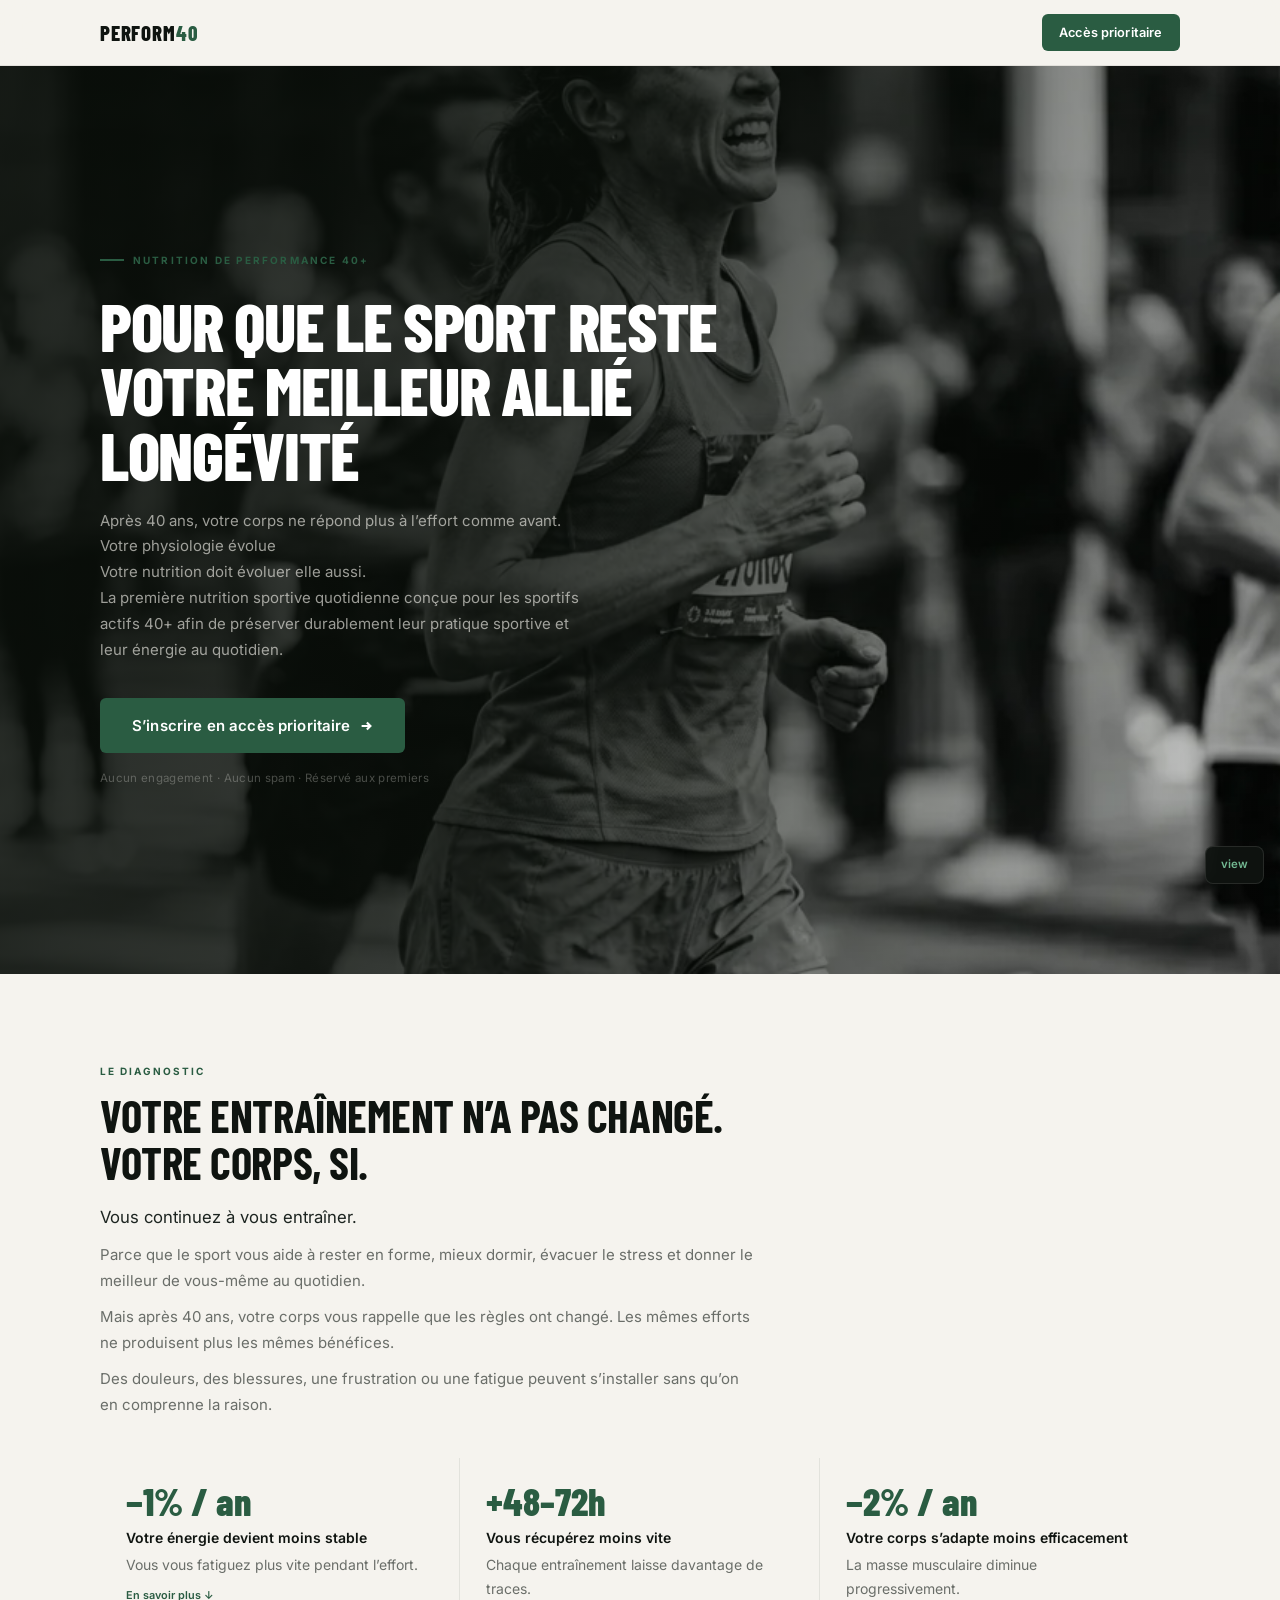
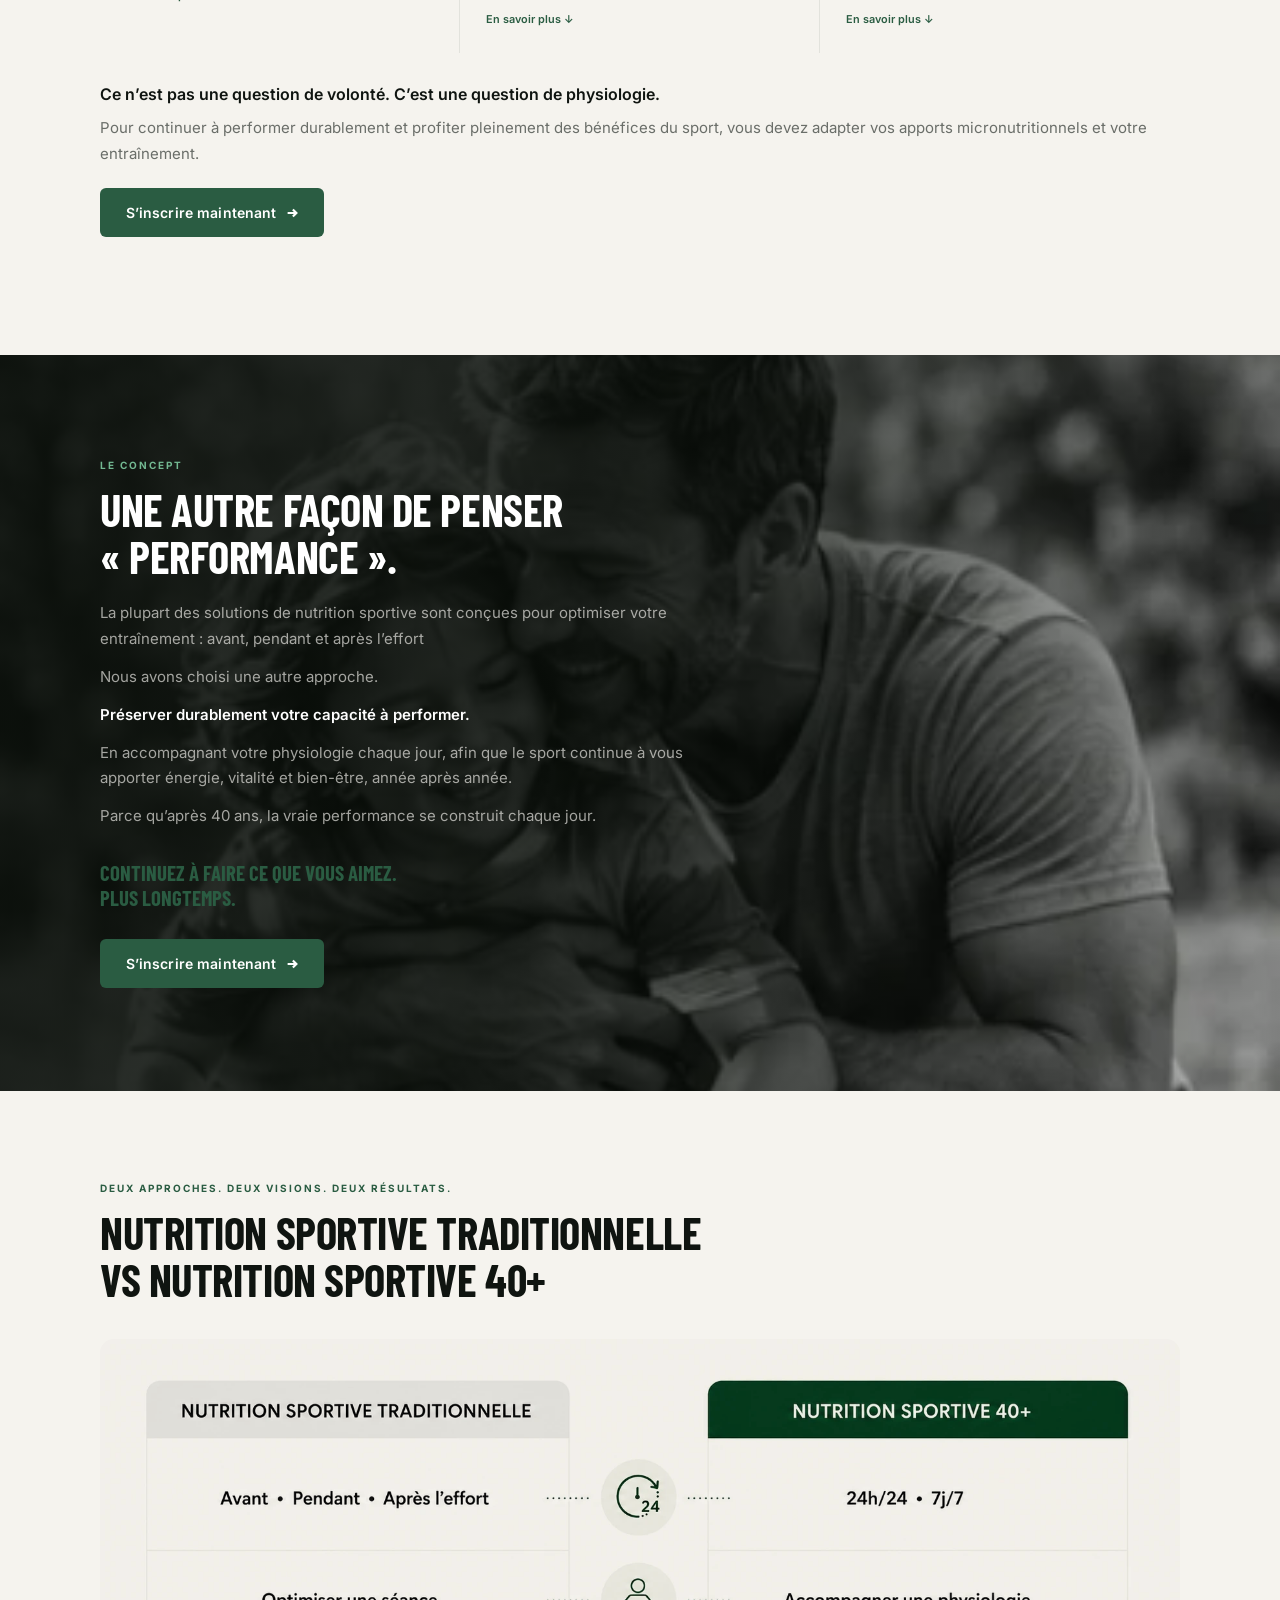
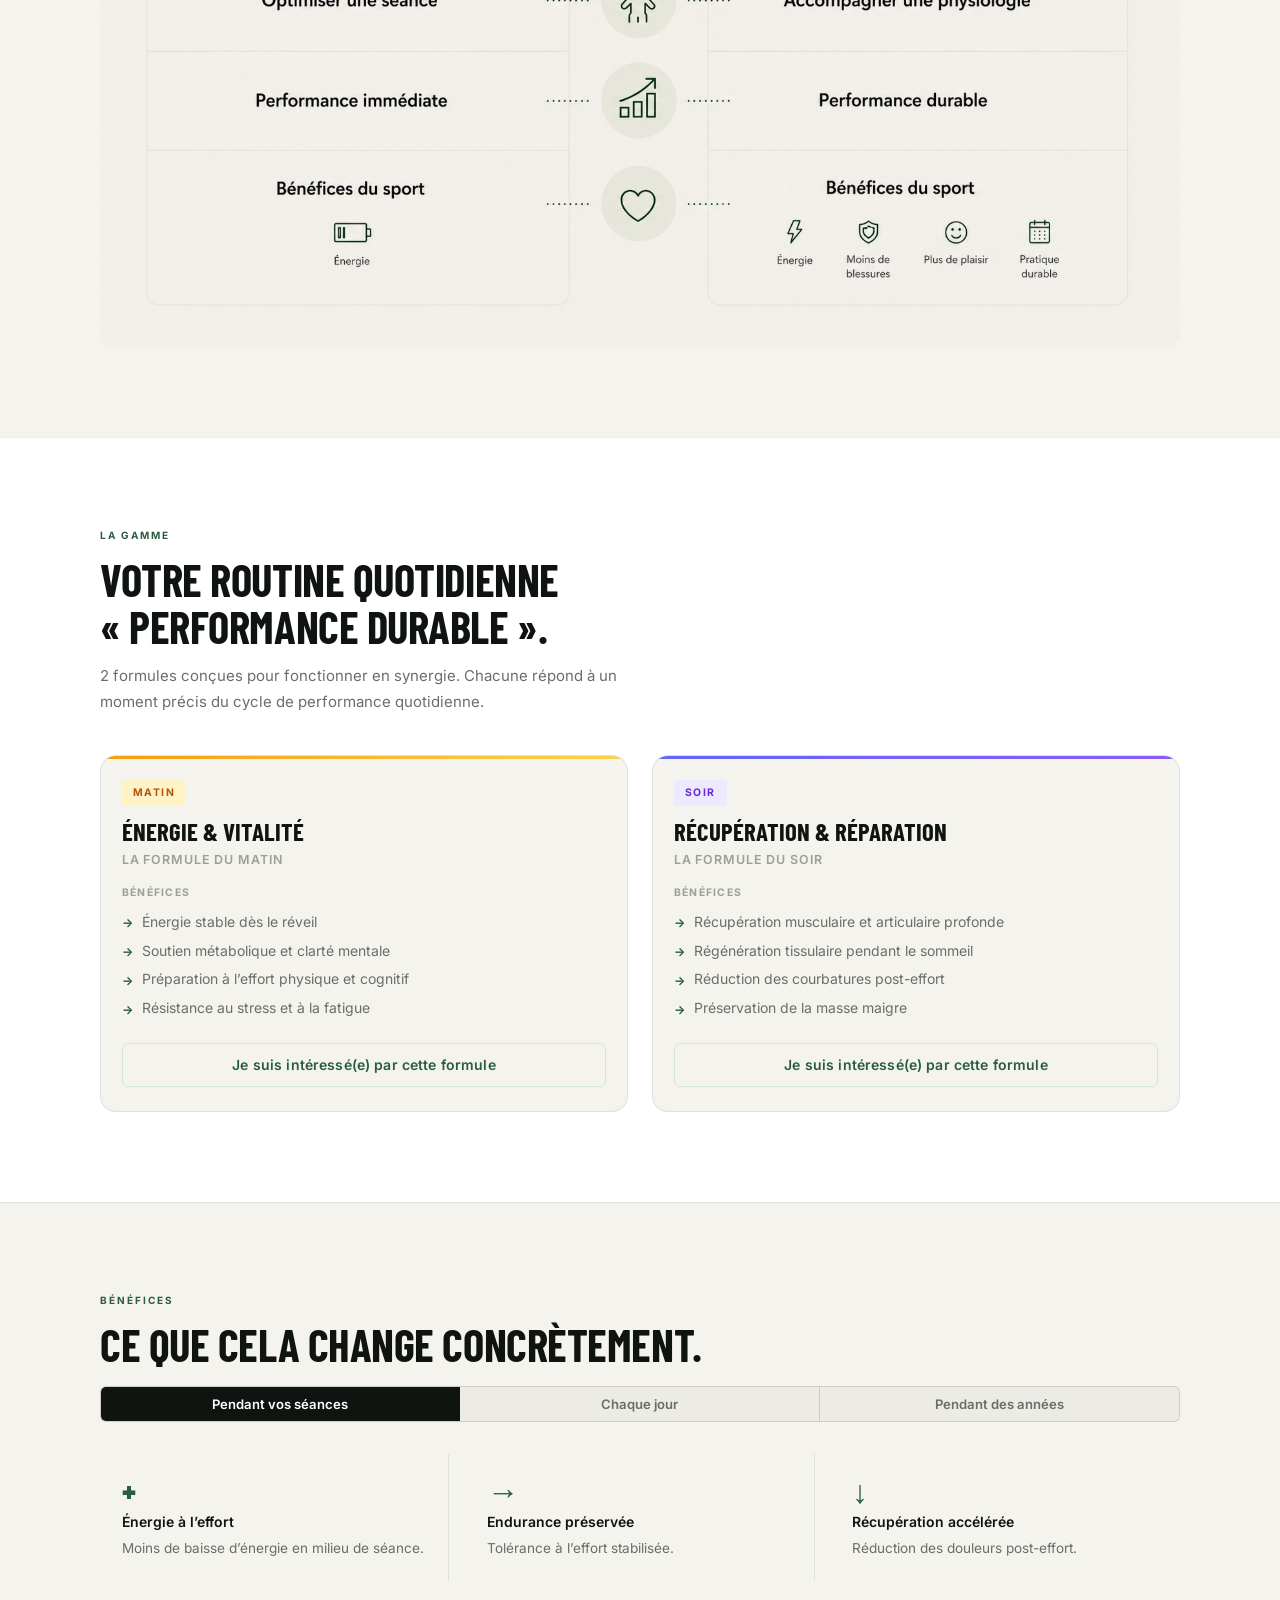
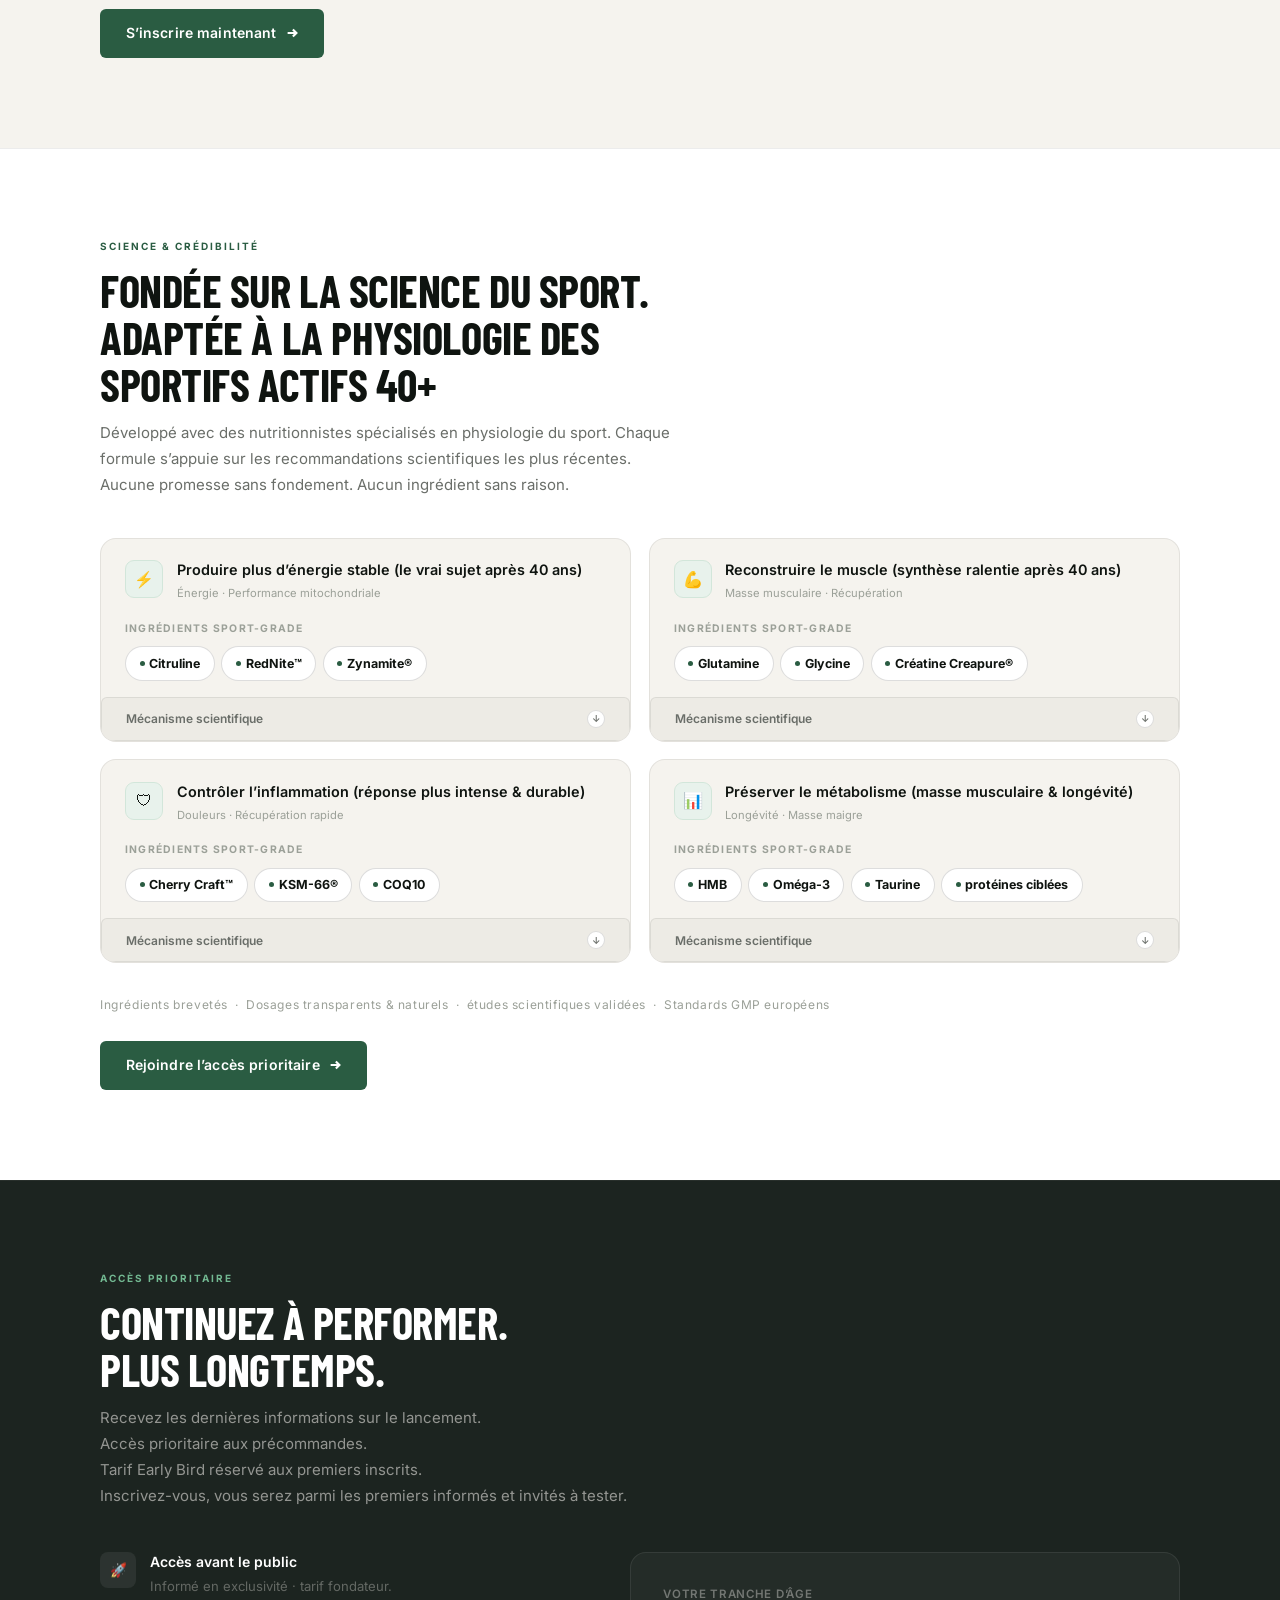
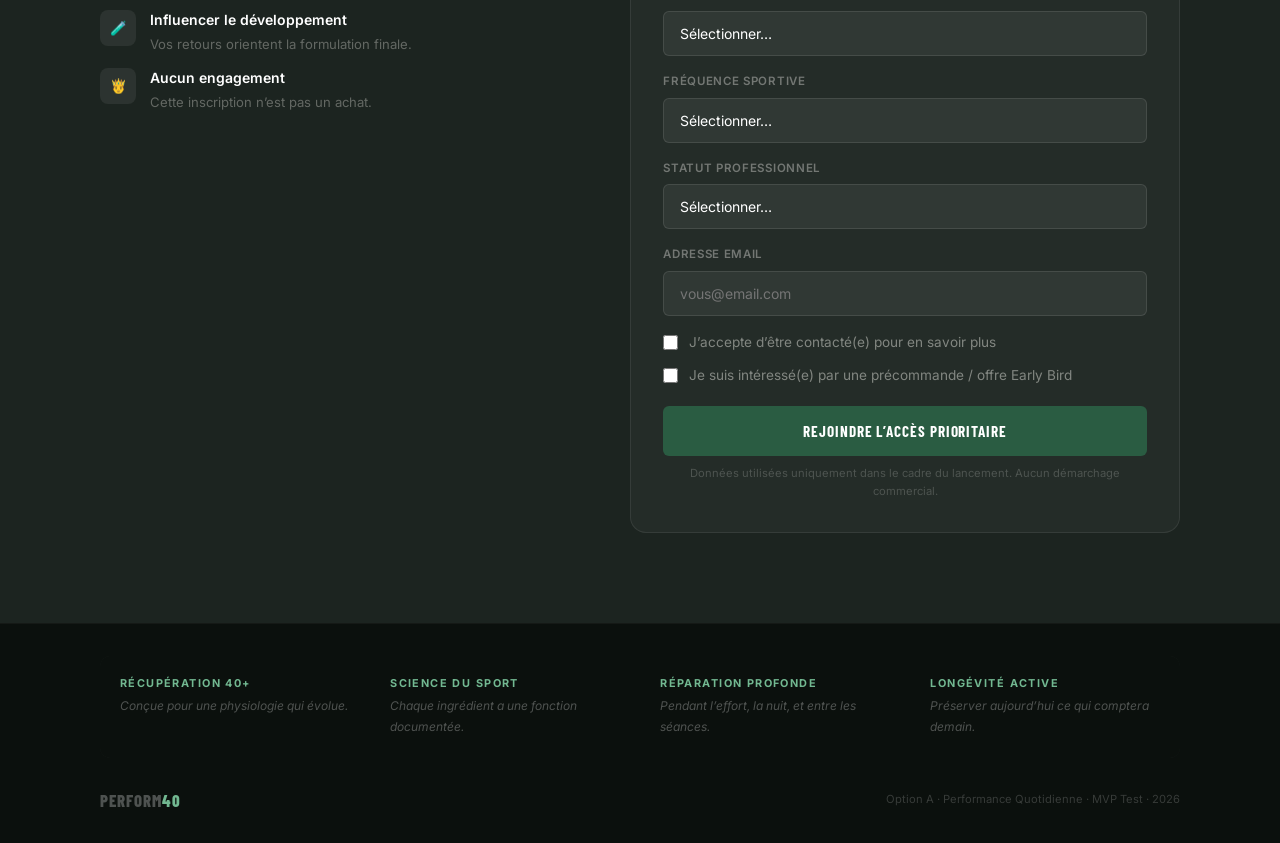
==== index.html @ e7f7687e "v1 — Landing page MVP : correction textes Science & Crédibilité conformes au Word (mécanismes scient" ====
<!DOCTYPE html>
<html lang="fr">
<head>
<meta charset="UTF-8">
<meta name="viewport" content="width=device-width, initial-scale=1.0">
<title>Perform40 — Nutrition de Performance Quotidienne</title>
<link rel="preconnect" href="https://fonts.googleapis.com">
<link rel="preconnect" href="https://fonts.gstatic.com" crossorigin>
<link rel="stylesheet" href="https://fonts.googleapis.com/css2?family=Inter:wght@300;400;500;600;700&family=Barlow+Condensed:wght@600;700;800&display=swap" media="print" onload="this.media='all'">
<noscript><link rel="stylesheet" href="https://fonts.googleapis.com/css2?family=Inter:wght@300;400;500;600;700&family=Barlow+Condensed:wght@600;700;800&display=swap"></noscript>
<style>
/* ══════════════════════════════════════
   TOKENS
══════════════════════════════════════ */
:root{
  --ink:#0F1410; --ink-soft:#1C2420; --cream:#F5F3EE; --off:#EDEBE5;
  --muted:#6A6E69; --faint:#9BA098; --green:#2A5C42; --green-hi:#35704F;
  --green-lo:#E8F2EC; --green-lo2:#D2E6DA; --white:#FFFFFF;
  --border:rgba(15,20,16,.08); --border-m:rgba(15,20,16,.14);
  --shadow:0 2px 8px rgba(15,20,16,.06),0 6px 20px rgba(15,20,16,.05);
  --shadow-lg:0 8px 40px rgba(15,20,16,.12);
  --display:'Barlow Condensed','Arial Narrow',Arial,sans-serif;
  --body:'Inter',-apple-system,BlinkMacSystemFont,sans-serif;
  --max:1080px; --w:calc(100% - 3rem);
  --py:clamp(4rem,7vw,6.5rem);
  --r6:6px; --r12:12px; --r16:16px;
}
*,*::before,*::after{box-sizing:border-box;margin:0;padding:0}
html{scroll-behavior:smooth}
body{font-family:var(--body);font-size:16px;line-height:1.7;color:var(--ink);background:var(--cream);-webkit-font-smoothing:antialiased;-moz-osx-font-smoothing:grayscale}
.wrap{width:var(--w);max-width:var(--max);margin-inline:auto}
section{padding:var(--py) 0}
img,svg{display:block;max-width:100%}

/* ══════════════════════════════════════
   TYPE SCALE — unified
══════════════════════════════════════ */
h1{font-family:var(--display);font-size:clamp(2.4rem,5.5vw,4.2rem);font-weight:800;line-height:.96;text-transform:uppercase;letter-spacing:-.02em}
h2{font-family:var(--display);font-size:clamp(1.75rem,3.8vw,2.8rem);font-weight:700;line-height:1.05;text-transform:uppercase;letter-spacing:-.01em}
h3{font-size:.9375rem;font-weight:600;line-height:1.4;color:var(--ink)}
h4{font-size:.875rem;font-weight:600;line-height:1.4;color:var(--ink)}
p,li{font-size:.9375rem;color:var(--muted);line-height:1.72}
.lead{font-size:1.05rem;color:var(--ink-soft);line-height:1.75}
strong{font-weight:600;color:var(--ink)}
.eyebrow{display:block;font-size:10px;font-weight:700;letter-spacing:.2em;text-transform:uppercase;color:var(--green);margin-bottom:.75rem}

/* ══════════════════════════════════════
   BUTTONS — one system
══════════════════════════════════════ */
.cta,.cta-ghost{
  display:inline-flex;align-items:center;gap:.5rem;
  font-family:var(--body);font-size:.875rem;font-weight:600;
  padding:.8rem 1.6rem;border-radius:var(--r6);border:none;
  cursor:pointer;text-decoration:none;letter-spacing:.01em;white-space:nowrap;
  transition:background .15s,transform .15s,box-shadow .15s,border-color .15s;
}
.cta svg,.cta-ghost svg{width:14px;height:14px;flex-shrink:0}
.cta{background:var(--green);color:var(--white)}
.cta:hover{background:var(--green-hi);transform:translateY(-1px);box-shadow:0 5px 18px rgba(42,92,66,.3)}
.cta-ghost{background:transparent;color:var(--green);border:1.5px solid var(--green-lo2)}
.cta-ghost:hover{background:var(--green-lo);border-color:var(--green)}
.cta-hero{font-size:.9375rem;padding:.9rem 2rem}
.cta-nav{font-size:.8rem;padding:.5rem 1.1rem}
.cta-submit{width:100%;justify-content:center;font-family:var(--display);font-size:.95rem;font-weight:700;text-transform:uppercase;letter-spacing:.06em;padding:1rem}
.cta-interest{width:100%;justify-content:center}
.cta-interest.done{background:var(--green-lo);border-color:var(--green);color:var(--green);pointer-events:none}

/* ══════════════════════════════════════
   NAV
══════════════════════════════════════ */
nav{position:sticky;top:0;z-index:100;background:rgba(245,243,238,.95);backdrop-filter:blur(14px);-webkit-backdrop-filter:blur(14px);border-bottom:1px solid var(--border);padding:.85rem 0}
.nav-in{display:flex;align-items:center;justify-content:space-between}
.logo{font-family:var(--display);font-size:1.3rem;font-weight:800;color:var(--ink);text-decoration:none;letter-spacing:.04em;text-transform:uppercase}
.logo em{color:var(--green);font-style:normal}

/* ══════════════════════════════════════
   1. HERO
══════════════════════════════════════ */
#hero{position:relative;min-height:90vh;display:flex;align-items:center;overflow:hidden}
.hero-bg{position:absolute;inset:0;background-image:url([data-uri]);background-size:cover;background-position:center 25%}
.hero-bg::after{content:'';position:absolute;inset:0;background:linear-gradient(105deg,rgba(10,15,10,.91) 0%,rgba(10,15,10,.80) 42%,rgba(10,15,10,.40) 78%,rgba(10,15,10,.18) 100%)}
#hero .wrap{position:relative;z-index:2;padding-top:clamp(4rem,8vw,6rem);padding-bottom:clamp(4rem,8vw,6rem)}
.hero-inner{max-width:620px}
.hero-eyebrow{display:flex;align-items:center;gap:.55rem;font-size:10px;font-weight:700;letter-spacing:.22em;text-transform:uppercase;color:var(--green);margin-bottom:1.5rem}
.hero-eyebrow::before{content:'';width:24px;height:1.5px;background:var(--green)}
#hero h1{color:var(--white);margin-bottom:1.35rem}
#hero h1 em{color:var(--green);font-style:normal;display:block}
.hero-sub{font-size:.9375rem;color:rgba(245,243,238,.62);max-width:500px;margin-bottom:2.25rem;line-height:1.72}
.hero-cta-row{display:flex;align-items:center;gap:1rem;flex-wrap:wrap}
.hero-trust{font-size:.72rem;color:rgba(245,243,238,.28);letter-spacing:.03em}

/* ══════════════════════════════════════
   2. PROBLÈME — compact stats
══════════════════════════════════════ */
#probleme{background:var(--cream)}
.pb-header{max-width:660px;margin-bottom:2.5rem}
.pb-header h2{margin-bottom:1rem}
.pb-stats{display:grid;grid-template-columns:repeat(3,1fr);gap:0;margin-bottom:1.75rem}
.pb-stat{background:transparent;padding:1.5rem 1.6rem;cursor:pointer;position:relative;transition:background .15s;display:flex;flex-direction:column;border-right:1px solid var(--border)}
.pb-stat::after{content:'';position:absolute;top:0;left:0;right:0;height:3px;background:var(--green);opacity:0;transition:opacity .2s}
.pb-stat:hover{background:rgba(42,92,66,.04)}
.pb-stat:hover::after,.pb-stat.open::after{opacity:1}
.pb-stat-num{font-family:var(--display);font-size:2.4rem;font-weight:800;color:var(--green);line-height:1;margin-bottom:.5rem}
.pb-stat h3{margin-bottom:.3rem;font-size:.875rem}
.pb-stat p{font-size:.875rem;color:var(--muted)}
.pb-detail{font-size:.85rem;color:var(--muted);max-height:0;overflow:hidden;line-height:1.65;transition:max-height .35s ease,margin-top .35s;border-top:0 solid var(--border)}
.pb-stat.open .pb-detail{max-height:140px;margin-top:.75rem;padding-top:.75rem;border-top-width:1px}
.pb-toggle{font-size:.68rem;color:var(--green);font-weight:600;margin-top:.6rem;display:block}
.pb-stat.open .pb-toggle{display:none}

/* Diagnostic footer — light, no dark block */
.pb-footer{margin-bottom:1.75rem}
.pb-footer-statement{font-size:1rem;font-weight:600;color:var(--ink);margin-bottom:.4rem}
.pb-footer-sub{font-size:.9375rem;color:var(--muted);margin-bottom:1.35rem}

/* ══════════════════════════════════════
   3. CONCEPT — full-bleed photo section
══════════════════════════════════════ */
/* Full viewport-width dark section with photo BG */
#concept{
  position:relative;overflow:hidden;
  min-height:80vh;
  display:flex;align-items:center;
  padding:0;
}
.concept-bg{position:absolute;inset:0;background-image:url([data-uri]);background-size:cover;background-position:center 35%}
.concept-bg::after{content:'';position:absolute;inset:0;background:linear-gradient(105deg,rgba(10,15,10,.93) 0%,rgba(10,15,10,.82) 45%,rgba(10,15,10,.45) 78%,rgba(10,15,10,.20) 100%)}
#concept .wrap{position:relative;z-index:2;padding-top:clamp(4rem,8vw,7rem);padding-bottom:clamp(4rem,8vw,7rem)}
.concept-inner{max-width:640px}
.concept-inner .eyebrow{color:#72B891}
#concept h2{color:var(--white);margin-bottom:1.25rem}
.concept-body{display:flex;flex-direction:column;gap:.75rem;margin-bottom:2rem}
.concept-body p{font-size:.9375rem;color:rgba(245,243,238,.65);line-height:1.72}
.concept-body strong{color:var(--white)}
.concept-tagline{font-family:var(--display);font-size:1.3rem;font-weight:700;text-transform:uppercase;color:var(--green);line-height:1.2;margin-bottom:1.75rem}

/* ══════════════════════════════════════
   4. COMPARE — standalone section
══════════════════════════════════════ */
#compare{background:var(--cream);padding:var(--py) 0}
.compare-head{margin-bottom:2.25rem}
.compare-head h2{margin-bottom:0}
.compare-img{border-radius:var(--r16);overflow:hidden;box-shadow:var(--shadow-lg)}
.compare-img img{width:100%;height:auto;display:block}

/* ══════════════════════════════════════
   5. GAMME
══════════════════════════════════════ */
#gamme{background:var(--white);border-top:1px solid var(--border)}
.gamme-intro{max-width:540px;margin:.8rem 0 2.5rem}
.gamme-grid{display:grid;grid-template-columns:1fr 1fr;gap:1.5rem}
.gcard{background:var(--cream);border:1px solid var(--border);border-radius:var(--r16);padding:1.5rem 1.3rem;display:flex;flex-direction:column;transition:box-shadow .2s,transform .15s;position:relative;overflow:hidden}
.gcard::before{content:'';position:absolute;top:0;left:0;right:0;height:3px}
.gcard-am::before{background:linear-gradient(90deg,#F59E0B,#FCD34D)}
.gcard-pm::before{background:linear-gradient(90deg,#6366F1,#8B5CF6)}
.gcard:hover{box-shadow:var(--shadow-lg);transform:translateY(-2px)}
.gcard-timing{font-size:.65rem;font-weight:700;letter-spacing:.14em;text-transform:uppercase;padding:.28rem .7rem;border-radius:4px;display:inline-block;margin-bottom:.7rem;width:fit-content}
.t-am{background:#FEF3C7;color:#B45309}
.t-pm{background:#EDE9FE;color:#6D28D9}
.gcard-name{font-family:var(--display);font-size:1.55rem;font-weight:700;text-transform:uppercase;color:var(--ink);margin-bottom:.25rem;line-height:1.1}
.gcard-sub{font-size:.78rem;font-weight:600;letter-spacing:.07em;text-transform:uppercase;color:var(--faint);margin-bottom:.85rem}
.gcard-label{font-size:.65rem;font-weight:700;letter-spacing:.12em;text-transform:uppercase;color:var(--faint);margin-bottom:.6rem;display:block}
.gcard-benefits{list-style:none;flex:1;display:flex;flex-direction:column;gap:.45rem;margin-bottom:1.5rem}
.gcard-benefits li{display:flex;align-items:flex-start;gap:.55rem;font-size:.875rem;color:var(--muted);line-height:1.5}
.gcard-benefits li::before{content:'\2192';color:var(--green);flex-shrink:0;font-size:.75rem;margin-top:.22rem;font-weight:700}

/* ══════════════════════════════════════
   6. BÉNÉFICES — compact
══════════════════════════════════════ */
#benefices{background:var(--cream);border-top:1px solid var(--border)}
.btabs{display:flex;gap:.35rem;margin:1.1rem 0 2rem;flex-wrap:wrap}
.btab{padding:.5rem 1.2rem;border-radius:var(--r6);border:1.5px solid var(--border-m);background:transparent;font-size:.82rem;font-weight:600;cursor:pointer;font-family:var(--body);color:var(--muted);transition:all .15s}
.btab.on{background:var(--ink);color:var(--white);border-color:var(--ink)}
.bpanel{display:none}
.bpanel.on{display:grid;grid-template-columns:repeat(3,1fr);gap:1rem}
.bcard{padding:1.25rem 1.35rem;background:transparent;border-radius:0;border:none;border-right:1px solid var(--border)}
.bcard-sym{font-family:var(--display);font-size:2rem;font-weight:800;color:var(--green);line-height:1;margin-bottom:.4rem}
.bcard h3{font-size:.875rem;margin-bottom:.35rem}
.bcard p{font-size:.85rem}
.benefices-cta{margin-top:1.75rem}

/* ══════════════════════════════════════
   7. SCIENCE
══════════════════════════════════════ */
#science{background:var(--white);border-top:1px solid var(--border)}
.sci-head{max-width:580px;margin-bottom:2.5rem}
.sci-head p{margin-top:.75rem}
.sci-grid{display:grid;grid-template-columns:1fr 1fr;gap:1.1rem;margin-bottom:1.85rem}
.sci-card{background:var(--cream);border:1.5px solid var(--border);border-radius:var(--r16);overflow:hidden;transition:border-color .2s,box-shadow .2s,transform .15s;cursor:pointer;display:flex;flex-direction:column}
.sci-card:hover{border-color:var(--green-lo2);box-shadow:0 4px 20px rgba(42,92,66,.09);transform:translateY(-1px)}
.sci-card.open{border-color:var(--green);box-shadow:0 6px 28px rgba(42,92,66,.11)}
.sci-card-head{display:flex;align-items:flex-start;gap:.85rem;padding:1.35rem 1.5rem 1rem}
.sci-card-icon{width:38px;height:38px;flex-shrink:0;border-radius:9px;background:var(--green-lo);border:1px solid var(--green-lo2);display:flex;align-items:center;justify-content:center;font-size:1rem;transition:background .2s}
.sci-card:hover .sci-card-icon,.sci-card.open .sci-card-icon{background:var(--green-lo2)}
.sci-card-label{flex:1}
.sci-card-label h3{font-size:.9rem;margin-bottom:.25rem}
.sci-tag{font-size:.7rem;color:var(--faint)}
.sci-ingr-section{padding:0 1.5rem 1rem}
.sci-ingr-label{font-size:.65rem;font-weight:700;letter-spacing:.12em;text-transform:uppercase;color:var(--faint);margin-bottom:.55rem;display:block}
.sci-ingr-list{display:flex;flex-wrap:wrap;gap:.4rem}
.sci-ingr-pill{display:inline-flex;align-items:center;gap:.3rem;font-size:.78rem;font-weight:700;color:var(--ink);background:var(--white);border:1.5px solid var(--border-m);padding:.35rem .85rem;border-radius:100px;transition:all .15s}
.sci-ingr-pill::before{content:'';width:5px;height:5px;border-radius:50%;background:var(--green);flex-shrink:0}
.sci-card:hover .sci-ingr-pill,.sci-card.open .sci-ingr-pill{background:var(--green-lo);border-color:var(--green-lo2);color:var(--green)}


.sci-card.open 

.sci-card.open 

.sci-card.open 
.sci-footer{text-align:center;padding-top:.25rem}
.sci-tagline{font-size:.75rem;color:var(--faint);letter-spacing:.05em;line-height:2;margin-bottom:1.5rem}

/* ══════════════════════════════════════
   8. ACCÈS
══════════════════════════════════════ */
#acces{background:var(--ink-soft);border-top:1px solid rgba(255,255,255,.05)}
#acces .eyebrow{color:#72B891}
#acces h2{color:var(--white)}
.acces-intro-block{max-width:580px;margin-bottom:2.75rem}
.acces-intro{font-size:.9375rem;color:rgba(245,243,238,.55);margin:.75rem 0 0;line-height:1.72}
.acces-layout{display:grid;grid-template-columns:1fr 1.2fr;gap:4.5rem;align-items:start}
.acces-bullets{display:flex;flex-direction:column;gap:.8rem;margin-bottom:2rem}
.ab{display:flex;gap:.85rem;align-items:flex-start}
.ab-ic{width:36px;height:36px;flex-shrink:0;border-radius:8px;background:rgba(255,255,255,.07);display:flex;align-items:center;justify-content:center;font-size:.85rem}
.ab-text h4{font-size:.875rem;font-weight:600;color:var(--white);margin-bottom:.18rem}
.ab-text p{font-size:.82rem;color:rgba(245,243,238,.33)}
.form-box{background:rgba(255,255,255,.04);border:1px solid rgba(255,255,255,.08);border-radius:var(--r16);padding:2rem}
.fg{margin-bottom:1rem}
.fg label{display:block;font-size:.72rem;font-weight:600;color:rgba(245,243,238,.38);margin-bottom:.4rem;letter-spacing:.06em;text-transform:uppercase}
.fg select,.fg input[type=email]{width:100%;padding:.8rem 1rem;background:rgba(255,255,255,.06);border:1px solid rgba(255,255,255,.1);border-radius:var(--r6);color:var(--white);font-family:var(--body);font-size:.875rem;outline:none;transition:border-color .2s;-webkit-appearance:none;appearance:none}
.fg select:focus,.fg input[type=email]:focus{border-color:#72B891;background:rgba(255,255,255,.09)}
.fg select option{background:#1A2420;color:var(--white)}
.checks{display:flex;flex-direction:column;gap:.75rem;margin-bottom:1.25rem}
.chk{display:flex;align-items:flex-start;gap:.7rem;cursor:pointer}
.chk input{width:15px;height:15px;flex-shrink:0;accent-color:var(--green);margin-top:.22rem;cursor:pointer}
.chk span{font-size:.85rem;color:rgba(245,243,238,.45);line-height:1.55}
.form-legal{font-size:.7rem;color:rgba(245,243,238,.2);margin-top:.6rem;text-align:center;line-height:1.55}
#successMsg{display:none;padding:2rem;background:rgba(42,92,66,.2);border:1px solid rgba(114,184,145,.3);border-radius:var(--r12);text-align:center}
#successMsg .big{font-size:1rem;font-weight:600;color:#A8D4B8;margin-bottom:.35rem}
#successMsg .small{font-size:.85rem;color:rgba(168,212,184,.45)}

/* FOOTER */
footer{background:#0B100D;padding:2rem 0;border-top:1px solid rgba(255,255,255,.04)}
.foot-top{display:grid;grid-template-columns:repeat(4,1fr);gap:.5px;background:rgba(255,255,255,.05);border-radius:10px;overflow:hidden;margin-bottom:1.75rem}
.foot-pillar{padding:1.25rem;background:#0B100D}
.foot-pillar h4{font-size:.68rem;font-weight:700;letter-spacing:.13em;color:#72B891;text-transform:uppercase;margin-bottom:.35rem}
.foot-pillar p{font-size:.75rem;color:rgba(255,255,255,.28);font-style:italic}
.foot-bottom{display:flex;align-items:center;justify-content:space-between}
.foot-logo{font-family:var(--display);font-size:1.05rem;font-weight:800;color:rgba(255,255,255,.28);text-transform:uppercase;letter-spacing:.06em}
.foot-logo em{color:#72B891;font-style:normal}
.foot-note{font-size:.7rem;color:rgba(255,255,255,.18)}

/* TOAST */
.toast{position:fixed;bottom:1rem;right:1rem;background:rgba(15,20,16,.95);color:var(--white);border:1px solid rgba(255,255,255,.1);border-radius:8px;padding:.5rem .95rem;font-size:.72rem;font-family:var(--body);opacity:0;transform:translateY(5px);transition:opacity .22s,transform .22s;pointer-events:none;z-index:200;white-space:nowrap}
.toast.show{opacity:1;transform:translateY(0)}
.toast strong{color:#72B891}

/* ══════════════════════════════════════
   RESPONSIVE — mobile-first
══════════════════════════════════════ */
@media(max-width:900px){
  :root{--w:calc(100% - 2.5rem);--py:clamp(3rem,6vw,5rem)}
  .acces-layout{grid-template-columns:1fr;gap:2.5rem}
  .gamme-grid{grid-template-columns:1fr}
  .foot-top{grid-template-columns:1fr 1fr}
  .bpanel.on{grid-template-columns:1fr}
  #hero,#concept{min-height:auto}
}
@media(max-width:640px){
  :root{--w:calc(100% - 2rem)}
  .pb-stats,.sci-grid{grid-template-columns:1fr}
  .foot-top{grid-template-columns:1fr}
  .form-box{padding:1.5rem}
  /* Hero headline — force 2 clean lines */
  #hero h1{font-size:clamp(1.95rem,8.5vw,2.4rem);letter-spacing:-.015em}
  #hero h1 em{display:block}
  .concept-inner{max-width:100%}
  #concept h2{font-size:clamp(1.65rem,7vw,2.2rem)}
  .compare-head h2{font-size:clamp(1.5rem,6.5vw,2rem)}
}
@media(max-width:480px){
  h2{font-size:clamp(1.5rem,6vw,1.85rem)}
  .btabs{flex-wrap:wrap}
  .hero-cta-row{flex-direction:column;align-items:flex-start;gap:.85rem}
  .acces-layout{gap:2rem}
  .bpanel.on{grid-template-columns:1fr;gap:.75rem}
}
@media(prefers-reduced-motion:reduce){*,*::before,*::after{transition-duration:.01ms!important}html{scroll-behavior:auto}}
:focus-visible{outline:2px solid var(--green);outline-offset:3px;border-radius:3px}

/* ════════════════════════════════════════
   COMPARE IMAGE
════════════════════════════════════════ */
/* Image wrapper — no bg, blends with cream page */
.ct-img-wrap {
  width: 100%;
  max-width: 1080px;
  margin: 0 auto;
  line-height: 0;          /* removes inline-block gap */
}
.ct-img-wrap img {
  width: 100%;
  height: auto;
  display: block;
  border-radius: 14px;
  /* mix-blend-mode:multiply makes the near-white image bg
     invisible against the cream page (#F5F3EE), no white box */
  mix-blend-mode: multiply;
}

/* Hide old compare table components if they exist */
.ct, .cmp-table, .cmp-mobile, .cmp-matrix { display: none !important; }

@media (prefers-reduced-motion: reduce) {}


/* ════ HEADER ROW ════ */
/* "NUTRITION SPORTIVE TRADITIONNELLE" — fond gris clair, texte foncé */
/* spacer entre les deux headers (colonne icône) */
/* "NUTRITION SPORTIVE 40+" — fond vert foncé, texte blanc */

/* ════ DATA ROWS ════ */

/* ── cellule gauche (traditionnelle) ── */

/* texte "traditionnel" : normal weight, gris moyen */
/* texte "40+" : bold, plus foncé */

/* ── colonne du milieu (pointillés + icône) ── */
/* pointillés horizontaux */
/* cercle icône */

/* ── sous-icônes ligne 4 ── */
/* batterie côté gauche : icône plus petite et en gris */

/* dernière ligne : plus de padding en bas */
/* ════ MOBILE ≤640px ════ */
@media (max-width: 640px) {
  /* Header : 2 colonnes, sans le spacer */
  
  
  
  
  

  /* Rows : empilement vertical (gauche → icône → droite) */
  
  
  

  /* colonne milieu en mobile : ligne centrale avec icône centré */
  
  

  
  
  
  
}

/* ── masquer les anciens composants compare ── */
.cmp-table, .cmp-mobile, .cmp-matrix { display: none !important; }

/* ── prefers-reduced-motion ── */
@media (prefers-reduced-motion: reduce) {
  
}


/* ════════════════════════════════════════
   BÉNÉFICES — compact mobile
════════════════════════════════════════ */
@media(max-width:640px){
  /* Reduce vertical breathing */
  #benefices .btabs{margin:.7rem 0 1rem}
  #benefices .benefices-cta{margin-top:1.25rem}

  /* Compact bpanel: single white card, rows not columns — overrides grid */
  .bpanel.on{
    display:block!important;
    background:var(--white);
    border-radius:var(--r12);
    border:1px solid var(--border);
    overflow:hidden;
  }
  .bcard{
    display:flex;align-items:flex-start;gap:.75rem;
    padding:.85rem 1rem;
    background:transparent;
    border-radius:0;
    border:none;
    border-bottom:1px solid var(--border);
    line-height:1.5;
  }
  .bcard:last-child{border-bottom:none}
  .bcard-sym{
    font-size:1.35rem;font-weight:800;
    color:var(--green);line-height:1;
    flex-shrink:0;width:1.75rem;text-align:center;
    margin-bottom:0;margin-top:.1rem;
  }
  .bcard-content{flex:1}
  .bcard h3{font-size:.875rem;margin-bottom:.2rem;line-height:1.3}
  .bcard p{font-size:.82rem;line-height:1.5;margin:0}
}

/* Tab fade transition */
.bpanel{opacity:0;transition:opacity .22s ease}
.bpanel.on{opacity:1}

/* Reduced motion */
@media(prefers-reduced-motion:reduce){
  .cmp-row,.cmp-card,.bpanel{transition:none!important;opacity:1!important;transform:none!important}
}

/* ════════════════════════════════════════
   COMPARE COMPONENT v2
════════════════════════════════════════ */
/* ── DESKTOP TABLE ── */
.cmp-table{border-radius:var(--r16);overflow:hidden;border:1px solid var(--border);box-shadow:var(--shadow)}
.cmp-headers{display:grid;grid-template-columns:160px 1fr 44px 1fr;background:var(--off)}
.cmp-th{padding:.65rem 1.2rem;font-size:.7rem;font-weight:700;letter-spacing:.09em;text-transform:uppercase;line-height:1.35}
.cmp-th-criteria{color:transparent;font-size:.65rem}
.cmp-th-trad{color:var(--muted)}
.cmp-th-center{display:flex;align-items:center;justify-content:center}
.cmp-th-40{background:var(--green);color:var(--white)}
.cmp-row{
  display:grid;grid-template-columns:160px 1fr 44px 1fr;
  border-top:1px solid var(--border);
  opacity:0;transform:translateY(10px);
  transition:opacity .38s ease,transform .38s ease;
}
.cmp-row.cmp-vis{opacity:1;transform:translateY(0)}
.cmp-row:hover{background:rgba(42,92,66,.025)}
.cmp-row:hover .cmp-40{background:rgba(42,92,66,.055)}
.cmp-criteria{
  padding:.75rem 1.2rem;display:flex;align-items:center;
  font-size:.68rem;font-weight:700;letter-spacing:.07em;text-transform:uppercase;
  color:var(--faint);border-right:1px solid var(--border);
}
.cmp-cell{padding:.75rem 1.2rem;font-size:.875rem;font-weight:500;display:flex;flex-direction:column;justify-content:center;gap:.45rem}
.cmp-trad{color:var(--muted)}
.cmp-40{color:var(--ink);font-weight:600;background:rgba(42,92,66,.03);transition:background .2s}
.cmp-icon{display:flex;align-items:center;justify-content:center;padding:.5rem 0;border-left:1px solid var(--border);border-right:1px solid var(--border)}
/* Sub-icons */
.cmp-sub-icons{display:flex;flex-wrap:wrap;gap:.4rem .65rem;margin-top:.35rem}
.cmp-sub-icon{display:inline-flex;align-items:center;gap:.28rem;font-size:.7rem;color:var(--muted)}
.cmp-sub-icon--muted svg{opacity:.7}
.cmp-40 .cmp-sub-icon{color:var(--green);font-weight:500}
/* Stagger delays */
.cmp-row[data-cmp-row="0"]{transition-delay:.04s}
.cmp-row[data-cmp-row="1"]{transition-delay:.12s}
.cmp-row[data-cmp-row="2"]{transition-delay:.2s}
.cmp-row[data-cmp-row="3"]{transition-delay:.28s}

/* ── MOBILE MATRIX ── */
.cmp-matrix{display:none}
.cmp-mobile{display:none} /* old mobile cards — hidden */

@media(max-width:640px){
  .cmp-table{display:none}
  .cmp-matrix{
    display:block;
    border:1px solid var(--border);
    border-radius:var(--r12);
    overflow:hidden;
    box-shadow:var(--shadow);
  }
  /* Header row */
  .cmp-mx-header{
    display:grid;grid-template-columns:80px 1fr 1fr;
    background:var(--off);
    border-bottom:1px solid var(--border);
  }
  .cmp-mx-corner{padding:.55rem .65rem;font-size:.62rem;color:transparent}
  .cmp-mx-col-label{
    padding:.55rem .65rem;
    font-size:.65rem;font-weight:700;letter-spacing:.08em;text-transform:uppercase;
    text-align:center;
  }
  .cmp-mx-trad{color:var(--muted)}
  .cmp-mx-40plus{background:var(--green);color:var(--white)}
  /* Data rows */
  .cmp-mx-row{
    display:grid;grid-template-columns:80px 1fr 1fr;
    border-top:1px solid var(--border);
    opacity:0;transform:translateY(8px);
    transition:opacity .35s ease,transform .35s ease;
  }
  .cmp-mx-row.cmp-vis{opacity:1;transform:translateY(0)}
  .cmp-mx-row[data-cmp-row="1"]{transition-delay:.08s}
  .cmp-mx-row[data-cmp-row="2"]{transition-delay:.16s}
  .cmp-mx-row[data-cmp-row="3"]{transition-delay:.24s}
  .cmp-mx-crit{
    padding:.65rem;display:flex;align-items:center;
    font-size:.62rem;font-weight:700;letter-spacing:.05em;text-transform:uppercase;
    color:var(--faint);border-right:1px solid var(--border);
    line-height:1.3;
  }
  .cmp-mx-cell{
    padding:.65rem;font-size:.8rem;line-height:1.4;
    display:flex;align-items:center;
  }
  .cmp-mx-cell-trad{color:var(--muted)}
  .cmp-mx-cell-40{color:var(--green);font-weight:600;background:rgba(42,92,66,.04)}
}

/* ════════════════════════════════════════
   BÉNÉFICES — segmented tabs + compact mobile
════════════════════════════════════════ */
/* Tabs — segmented control always */
.btabs{
  display:grid;grid-template-columns:repeat(3,1fr);
  gap:0;margin:1.1rem 0 2rem;
  background:var(--off);border-radius:var(--r6);
  border:1px solid var(--border-m);overflow:hidden;
}
.btab{
  padding:.55rem .5rem;
  border-radius:0;border:none;border-right:1px solid var(--border-m);
  background:transparent;font-size:.82rem;font-weight:600;
  cursor:pointer;font-family:var(--body);color:var(--muted);
  transition:background .15s,color .15s;
  text-align:center;white-space:nowrap;overflow:hidden;text-overflow:ellipsis;
}
.btab:last-child{border-right:none}
.btab.on{background:var(--ink);color:var(--white)}

/* Panels */
.bpanel{display:none;opacity:0;transition:opacity .2s ease}
.bpanel.on{display:grid;grid-template-columns:repeat(3,1fr);gap:1rem;opacity:1}

/* Desktop bcard */
.bcard{padding:1.25rem 1.35rem;background:transparent;border-radius:0;border:none;border-right:1px solid var(--border)}
.bcard-sym{font-family:var(--display);font-size:2rem;font-weight:800;color:var(--green);line-height:1;margin-bottom:.4rem}
.bcard-content h3{font-size:.875rem;margin-bottom:.35rem}
.bcard-content p{font-size:.85rem}

/* Mobile compact bpanel */
@media(max-width:640px){
  #benefices .btabs{margin:.6rem 0 .9rem}
  .bpanel.on{
    display:block!important;
    background:var(--white);
    border-radius:var(--r12);
    border:1px solid var(--border);
    overflow:hidden;
  }
  .bcard{
    display:flex;align-items:flex-start;gap:.7rem;
    padding:.8rem 1rem;
    background:transparent;border:none;border-radius:0;
    border-bottom:1px solid var(--border);
  }
  .bcard:last-child{border-bottom:none}
  .bcard-sym{
    font-size:1.25rem;font-weight:800;color:var(--green);
    flex-shrink:0;width:1.6rem;text-align:center;
    margin:0;padding-top:.05rem;
  }
  .bcard-content{flex:1}
  .bcard-content h3{font-size:.875rem;margin-bottom:.2rem;line-height:1.3}
  .bcard-content p{font-size:.82rem;line-height:1.5;margin:0;color:var(--muted)}
  .btab{font-size:.75rem;padding:.5rem .35rem}
}

/* Reduced motion */
@media(prefers-reduced-motion:reduce){
  .cmp-row,.cmp-mx-row,.bpanel{transition:none!important;opacity:1!important;transform:none!important}
}


/* Diagnostic — no white card */
.pb-stat:last-child{border-right:none}
@media(max-width:640px){
  .pb-stats{grid-template-columns:1fr}
  .pb-stat{border-right:none;border-bottom:1px solid var(--border);padding:1.25rem 0}
  .pb-stat:last-child{border-bottom:none}
}

/* Bénéfices — no white card, separator only */
.bcard:last-child{border-right:none}
.bcard-sym{margin-bottom:.4rem}
@media(max-width:900px){
  .bcard{border-right:none;border-bottom:1px solid var(--border);padding:.9rem 0}
  .bcard:last-child{border-bottom:none}
}

/* Science — align expand btn at bottom via flex */
.sci-card-head{flex:1}
.sci-ingr-section{margin-top:auto}

/* Ingrédients accordéon — same style as Mécanisme */


.sci-card.ingr-open 

.sci-card.ingr-open 

.sci-card.ingr-open 

/* Gamme — bénéfices accordéon */
.gcard-acc-btn{
  display:flex;align-items:center;justify-content:space-between;
  width:100%;padding:.55rem .8rem;margin-bottom:.4rem;
  background:var(--off);border:none;border-top:1px solid var(--border);border-bottom:1px solid var(--border);
  cursor:pointer;font-family:var(--body);font-size:.72rem;font-weight:700;
  letter-spacing:.1em;text-transform:uppercase;
  color:var(--faint);transition:background .15s,color .15s;border-radius:var(--r6);
}
.gcard-acc-btn:hover{background:var(--green-lo);color:var(--green)}
.gcard.acc-open .gcard-acc-btn{background:var(--green-lo);color:var(--green)}
.gcard-acc-icon{font-size:.75rem;transition:transform .25s;display:inline-block}
.gcard.acc-open .gcard-acc-icon{transform:rotate(180deg)}
.gcard-benefits-wrap{max-height:0;overflow:hidden;transition:max-height .38s ease}
.gcard.acc-open .gcard-benefits-wrap{max-height:300px}

@media(prefers-reduced-motion:reduce){
  .sci-ingr-body,.gcard-benefits-wrap,.sci-ingr-icon,.gcard-acc-icon{transition:none!important}
  
  .gcard-benefits-wrap{max-height:none!important}
}


.sci-ingr-btn, .sci-expand-btn {
  display: flex;
  align-items: center;
  justify-content: space-between;
  width: 100%;
  padding: .75rem 1.5rem;
  background: var(--off);
  border: 1px solid var(--border);
  border-radius: var(--r6);
  cursor: pointer;
  font-family: var(--body);
  font-size: .75rem;
  font-weight: 600;
  color: var(--muted);
  transition: background .15s, color .15s, border-color .15s;
}
.sci-ingr-btn:hover, .sci-expand-btn:hover {
  background: var(--green-lo);
  color: var(--green);
  border-color: var(--green-lo2);
}
.sci-card.ingr-open .sci-ingr-btn {
  background: var(--green-lo);
  color: var(--green);
  border-color: var(--green-lo2);
}
.sci-card.open .sci-expand-btn {
  background: var(--green-lo);
  color: var(--green);
  border-color: var(--green-lo2);
}

.sci-expand-icon, .sci-ingr-icon {
  width: 18px;
  height: 18px;
  border-radius: 50%;
  background: var(--white);
  border: 1.5px solid var(--border-m);
  display: flex;
  align-items: center;
  justify-content: center;
  font-size: .6rem;
  transition: transform .25s, border-color .15s;
  flex-shrink: 0;
}
.sci-card.open .sci-expand-icon, .sci-card.ingr-open .sci-ingr-icon {
  transform: rotate(180deg);
  border-color: var(--green);
}

.sci-ingr-body, .sci-detail {
  max-height: 0;
  overflow: hidden;
  transition: max-height .38s ease, padding .38s ease;
}
.sci-card.ingr-open .sci-ingr-body {
  max-height: 120px;
  padding: .75rem 1.5rem 1rem;
}
.sci-card.open .sci-detail {
  max-height: 80px;
  padding: .75rem 1.5rem 1rem;
}

/* Bénéfices — no white on any breakpoint */
@media (max-width: 640px) {
  .bcard {
    background: transparent !important;
    border: none;
    border-bottom: 1px solid var(--border);
    padding: .8rem 0;
  }
  .bcard:last-child {
    border-bottom: none;
  }
}


/* Science detail — unified typography */
.sci-detail {
  font-family: var(--body);
  font-size: 0.875rem;
  font-weight: 400;
  color: var(--muted);
  line-height: 1.5;
}

</style>
</head>
<body>

<!-- NAV -->
<nav>
  <div class="wrap nav-in">
    <a class="logo" href="#hero">Perform<em>40</em></a>
    <a class="cta cta-nav" href="#acces">Acc&egrave;s prioritaire</a>
  </div>
</nav>

<!-- ═══ 1. HERO ═══ -->
<section id="hero">
  <div class="hero-bg"></div>
  <div class="wrap">
    <div class="hero-inner">
      <div class="hero-eyebrow">Nutrition de performance 40+</div>
      <h1>
        Pour que le sport reste<br>votre meilleur alli&eacute; long&eacute;vit&eacute;
      </h1>
      <p class="hero-sub">Apr&egrave;s 40 ans, votre corps ne r&eacute;pond plus &agrave; l&rsquo;effort comme avant. Votre physiologie &eacute;volue<br>Votre nutrition doit &eacute;voluer elle aussi.<br>La premi&egrave;re nutrition sportive quotidienne con&ccedil;ue pour les sportifs actifs 40+ afin de pr&eacute;server durablement leur pratique sportive et leur &eacute;nergie au quotidien.</p>
      <div class="hero-cta-row">
        <a class="cta cta-hero" href="#acces">
          S&rsquo;inscrire en acc&egrave;s prioritaire
          <svg viewBox="0 0 16 16" fill="none" stroke="currentColor" stroke-width="2.5"><path d="M3 8h10M9 4l4 4-4 4"/></svg>
        </a>
        <span class="hero-trust">Aucun engagement &middot; Aucun spam &middot; R&eacute;serv&eacute; aux premiers</span>
      </div>
    </div>
  </div>
</section>

<!-- ═══ 2. PROBLÈME ═══ -->
<section id="probleme">
  <div class="wrap">
    <span class="eyebrow">Le diagnostic</span>
    <div class="pb-header">
      <h2>Votre entra&icirc;nement n&rsquo;a pas chang&eacute;.<br>Votre corps, si.</h2>
      <p class="lead" style="margin-top:.9rem">Vous continuez &agrave; vous entra&icirc;ner.</p>
      <p style="margin-top:.65rem">Parce que le sport vous aide &agrave; rester en forme, mieux dormir, &eacute;vacuer le stress et donner le meilleur de vous-m&ecirc;me au quotidien.</p>
      <p style="margin-top:.65rem">Mais apr&egrave;s 40 ans, votre corps vous rappelle que les r&egrave;gles ont chang&eacute;. Les m&ecirc;mes efforts ne produisent plus les m&ecirc;mes b&eacute;n&eacute;fices.</p>
      <p style="margin-top:.65rem">Des douleurs, des blessures, une frustration ou une fatigue peuvent s&rsquo;installer sans qu&rsquo;on en comprenne la raison.</p>
    </div>
    <div class="pb-stats">
      <div class="pb-stat" tabindex="0" aria-expanded="false">
        <div class="pb-stat-num">&minus;1%&thinsp;/&thinsp;an</div>
        <h3>Votre &eacute;nergie devient moins stable</h3>
        <p>Vous vous fatiguez plus vite pendant l&rsquo;effort.</p>
        <div class="pb-detail">La capacit&eacute; a&eacute;robie d&eacute;cline progressivement. Votre &eacute;nergie quotidienne diminue &mdash; dans le sport comme dans la vie.</div>
        <span class="pb-toggle">En savoir plus &darr;</span>
      </div>
      <div class="pb-stat" tabindex="0" aria-expanded="false">
        <div class="pb-stat-num">+48&ndash;72h</div>
        <h3>Vous r&eacute;cup&eacute;rez moins vite</h3>
        <p>Chaque entra&icirc;nement laisse davantage de traces.</p>
        <div class="pb-detail">Le sommeil devient moins r&eacute;parateur. Les courbatures durent plus longtemps qu&rsquo;&agrave; 30 ans.</div>
        <span class="pb-toggle">En savoir plus &darr;</span>
      </div>
      <div class="pb-stat" tabindex="0" aria-expanded="false">
        <div class="pb-stat-num">&minus;2%&thinsp;/&thinsp;an</div>
        <h3>Votre corps s&rsquo;adapte moins efficacement</h3>
        <p>La masse musculaire diminue progressivement.</p>
        <div class="pb-detail">Le collag&egrave;ne se renouvelle moins efficacement, les hormones impactent la performance. Les anciens protocoles ne fonctionnent plus.</div>
        <span class="pb-toggle">En savoir plus &darr;</span>
      </div>
    </div>
    <!-- Light, elegant diagnostic footer -->
    <div class="pb-footer">
      <p class="pb-footer-statement"><strong>Ce n&rsquo;est pas une question de volont&eacute;. C&rsquo;est une question de physiologie.</strong></p>
      <p class="pb-footer-sub">Pour continuer &agrave; performer durablement et profiter pleinement des b&eacute;n&eacute;fices du sport, vous devez adapter vos apports micronutritionnels et votre entra&icirc;nement.</p>
      <a class="cta" href="#acces">
        S&rsquo;inscrire maintenant
        <svg viewBox="0 0 16 16" fill="none" stroke="currentColor" stroke-width="2.5"><path d="M3 8h10M9 4l4 4-4 4"/></svg>
      </a>
    </div>
  </div>
</section>

<!-- ═══ 3. CONCEPT — immersive full-bleed ═══ -->
<section id="concept">
  <div class="concept-bg"></div>
  <div class="wrap">
    <div class="concept-inner">
      <span class="eyebrow" style="color:#72B891">Le concept</span>
      <h2>Une autre fa&ccedil;on de penser<br>&laquo;&thinsp;performance&thinsp;&raquo;.</h2>
      <div class="concept-body">
        <p>La plupart des solutions de nutrition sportive sont con&ccedil;ues pour optimiser votre entra&icirc;nement&nbsp;: avant, pendant et apr&egrave;s l&rsquo;effort</p>
        <p>Nous avons choisi une autre approche.</p>
        <p><strong>Pr&eacute;server durablement votre capacit&eacute; &agrave; performer.</strong></p>
        <p>En accompagnant votre physiologie chaque jour, afin que le sport continue &agrave; vous apporter &eacute;nergie, vitalit&eacute; et bien-&ecirc;tre, ann&eacute;e apr&egrave;s ann&eacute;e.</p>
        <p>Parce qu&rsquo;apr&egrave;s 40 ans, la vraie performance se construit chaque jour.</p>
      </div>
      <div class="concept-tagline">Continuez &agrave; faire ce que vous aimez.<br>Plus longtemps.</div>
      <a class="cta" href="#acces">
        S&rsquo;inscrire maintenant
        <svg viewBox="0 0 16 16" fill="none" stroke="currentColor" stroke-width="2.5"><path d="M3 8h10M9 4l4 4-4 4"/></svg>
      </a>
    </div>
  </div>
</section>

<!-- ═══ 4. COMPARE ═══ -->
<section id="compare">
  <div class="wrap">
    <div class="compare-head">
      <span class="eyebrow">Deux approches. Deux visions. Deux r&eacute;sultats.</span>
      <h2>Nutrition sportive traditionnelle<br>vs Nutrition sportive 40+</h2>
    </div>
    <div class="ct-img-wrap">
      <img
        src="[data-uri]"
        alt="Tableau comparatif : Nutrition sportive traditionnelle vs Nutrition sportive 40+"
        width="1672"
        height="941"
        loading="lazy"
        decoding="async"
      >
    </div>
  </div>
</section>

<!-- ═══ 5. GAMME ═══ -->
<section id="gamme">
  <div class="wrap">
    <span class="eyebrow">La gamme</span>
    <h2>Votre routine quotidienne<br>&laquo;&thinsp;performance durable&thinsp;&raquo;.</h2>
    <p class="gamme-intro">2 formules con&ccedil;ues pour fonctionner en synergie. Chacune r&eacute;pond &agrave; un moment pr&eacute;cis du cycle de performance quotidienne.</p>
    <div class="gamme-grid">
      <div class="gcard gcard-am">
        <span class="gcard-timing t-am">Matin</span>
        <div class="gcard-name">&Eacute;nergie &amp; Vitalit&eacute;</div>
        <div class="gcard-sub">La formule du matin</div>
        <span class="gcard-label">B&eacute;n&eacute;fices</span>
        <ul class="gcard-benefits">
          <li>&Eacute;nergie stable d&egrave;s le r&eacute;veil</li>
          <li>Soutien m&eacute;tabolique et clart&eacute; mentale</li>
          <li>Pr&eacute;paration &agrave; l&rsquo;effort physique et cognitif</li>
          <li>R&eacute;sistance au stress et &agrave; la fatigue</li>
        </ul>
        <button class="cta cta-ghost cta-interest" data-track="prod_am">Je suis int&eacute;ress&eacute;(e) par cette formule</button>
      </div>
      <div class="gcard gcard-pm">
        <span class="gcard-timing t-pm">Soir</span>
        <div class="gcard-name">R&eacute;cup&eacute;ration &amp; R&eacute;paration</div>
        <div class="gcard-sub">La formule du soir</div>
        <span class="gcard-label">B&eacute;n&eacute;fices</span>
        <ul class="gcard-benefits">
          <li>R&eacute;cup&eacute;ration musculaire et articulaire profonde</li>
          <li>R&eacute;g&eacute;n&eacute;ration tissulaire pendant le sommeil</li>
          <li>R&eacute;duction des courbatures post-effort</li>
          <li>Pr&eacute;servation de la masse maigre</li>
        </ul>
        <button class="cta cta-ghost cta-interest" data-track="prod_pm">Je suis int&eacute;ress&eacute;(e) par cette formule</button>
      </div>
    </div>
  </div>
</section>

<!-- ═══ 6. BÉNÉFICES ═══ -->
<section id="benefices">
  <div class="wrap">
    <span class="eyebrow">B&eacute;n&eacute;fices</span>
    <h2>Ce que cela change concr&egrave;tement.</h2>
    <div class="btabs" role="tablist" aria-label="Filtrer les b&eacute;n&eacute;fices">
      <button class="btab on" role="tab" aria-selected="true"  data-tab="bp-sport" id="tab-sport">Pendant vos s&eacute;ances</button>
      <button class="btab"    role="tab" aria-selected="false" data-tab="bp-vie"   id="tab-vie">Chaque jour</button>
      <button class="btab"    role="tab" aria-selected="false" data-tab="bp-long"  id="tab-long">Pendant des ann&eacute;es</button>
    </div>
    <div>
      <div class="bpanel on" id="bp-sport" role="tabpanel" aria-labelledby="tab-sport">
        <div class="bcard"><div class="bcard-sym">+</div><div class="bcard-content"><h3>&Eacute;nergie &agrave; l&rsquo;effort</h3><p>Moins de baisse d&rsquo;&eacute;nergie en milieu de s&eacute;ance.</p></div></div>
        <div class="bcard"><div class="bcard-sym">&rarr;</div><div class="bcard-content"><h3>Endurance pr&eacute;serv&eacute;e</h3><p>Tol&eacute;rance &agrave; l&rsquo;effort stabilis&eacute;e.</p></div></div>
        <div class="bcard"><div class="bcard-sym">&darr;</div><div class="bcard-content"><h3>R&eacute;cup&eacute;ration acc&eacute;l&eacute;r&eacute;e</h3><p>R&eacute;duction des douleurs post-effort.</p></div></div>
      </div>
      <div class="bpanel" id="bp-vie" role="tabpanel" aria-labelledby="tab-vie">
        <div class="bcard"><div class="bcard-sym">+</div><div class="bcard-content"><h3>Vitalit&eacute; quotidienne</h3><p>&Eacute;nergie stable tout au long de la journ&eacute;e.</p></div></div>
        <div class="bcard"><div class="bcard-sym">&rarr;</div><div class="bcard-content"><h3>Clart&eacute; mentale</h3><p>La m&ecirc;me &eacute;nergie soutient aussi la concentration.</p></div></div>
        <div class="bcard"><div class="bcard-sym">&darr;</div><div class="bcard-content"><h3>R&eacute;sistance &agrave; la fatigue</h3><p>La capacit&eacute; &agrave; tenir sur une semaine charg&eacute;e s&rsquo;am&eacute;liore.</p></div></div>
      </div>
      <div class="bpanel" id="bp-long" role="tabpanel" aria-labelledby="tab-long">
        <div class="bcard"><div class="bcard-sym">&#10003;</div><div class="bcard-content"><h3>Masse musculaire pr&eacute;serv&eacute;e</h3><p>Chaque kg conserv&eacute; repr&eacute;sente des ann&eacute;es de mobilit&eacute;</p></div></div>
        <div class="bcard"><div class="bcard-sym">&rarr;</div><div class="bcard-content"><h3>M&eacute;tabolisme soutenu</h3><p>Maintenir l&rsquo;efficacit&eacute; &eacute;nerg&eacute;tique dans la dur&eacute;e.</p></div></div>
        <div class="bcard"><div class="bcard-sym">&infin;</div><div class="bcard-content"><h3>Long&eacute;vit&eacute; active</h3><p>Une approche qui d&eacute;passe la performance sportive pour soutenir la sant&eacute; &agrave; long terme.</p></div></div>
      </div>
    </div>
    <!-- CTA after benefits -->
    <div class="benefices-cta">
      <a class="cta" href="#acces">
        S&rsquo;inscrire maintenant
        <svg viewBox="0 0 16 16" fill="none" stroke="currentColor" stroke-width="2.5"><path d="M3 8h10M9 4l4 4-4 4"/></svg>
      </a>
    </div>
  </div>

</section>

<!-- ═══ 7. SCIENCE ═══ -->
<section id="science">
  <div class="wrap">
    <div class="sci-head">
      <span class="eyebrow">Science &amp; Crédibilité</span>
      <h2>Fond&eacute;e sur la science du sport.<br>Adapt&eacute;e &agrave; la physiologie des sportifs actifs 40+</h2>
      <p>D&eacute;velopp&eacute; avec des nutritionnistes sp&eacute;cialis&eacute;s en physiologie du sport. Chaque formule s&rsquo;appuie sur les recommandations scientifiques les plus r&eacute;centes. Aucune promesse sans fondement. Aucun ingr&eacute;dient sans raison.</p>
    </div>
    <div class="sci-grid">
      <div class="sci-card" tabindex="0">
        <div class="sci-card-head"><div class="sci-card-icon">&#9889;</div><div class="sci-card-label"><h3>Produire plus d&rsquo;&eacute;nergie stable (le vrai sujet apr&egrave;s 40 ans)</h3><p class="sci-tag">&Eacute;nergie &middot; Performance mitochondriale</p></div></div>
        <div class="sci-ingr-section"><span class="sci-ingr-label">Ingr&eacute;dients sport-grade</span><div class="sci-ingr-list"><span class="sci-ingr-pill">Citruline</span><span class="sci-ingr-pill">RedNite&#8482;</span><span class="sci-ingr-pill">Zynamite&#174;</span></div></div>
        <button class="sci-expand-btn" aria-expanded="false">M&eacute;canisme scientifique <span class="sci-expand-icon">&darr;</span></button>
        <div class="sci-detail">&rarr; meilleure efficacit&eacute; mitochondriale, r&eacute;sistance &agrave; la fatigue</div>
      </div>
      <div class="sci-card" tabindex="0">
        <div class="sci-card-head"><div class="sci-card-icon">&#128170;</div><div class="sci-card-label"><h3>Reconstruire le muscle (synthèse ralentie après 40 ans)</h3><p class="sci-tag">Masse musculaire &middot; R&eacute;cup&eacute;ration</p></div></div>
        <div class="sci-ingr-section"><span class="sci-ingr-label">Ingr&eacute;dients sport-grade</span><div class="sci-ingr-list"><span class="sci-ingr-pill">Glutamine</span><span class="sci-ingr-pill">Glycine</span><span class="sci-ingr-pill">Cr&eacute;atine Creapure&#174;</span></div></div>
        <button class="sci-expand-btn" aria-expanded="false">M&eacute;canisme scientifique <span class="sci-expand-icon">&darr;</span></button>
        <div class="sci-detail">&rarr; synth&egrave;se prot&eacute;ique, r&eacute;cup&eacute;ration acc&eacute;l&eacute;r&eacute;e</div>
      </div>
      <div class="sci-card" tabindex="0">
        <div class="sci-card-head"><div class="sci-card-icon">&#128737;</div><div class="sci-card-label"><h3>Contr&ocirc;ler l&rsquo;inflammation (r&eacute;ponse plus intense &amp; durable)</h3><p class="sci-tag">Douleurs &middot; R&eacute;cup&eacute;ration rapide</p></div></div>
        <div class="sci-ingr-section"><span class="sci-ingr-label">Ingr&eacute;dients sport-grade</span><div class="sci-ingr-list"><span class="sci-ingr-pill">Cherry Craft&#8482;</span><span class="sci-ingr-pill">KSM-66&#174;</span><span class="sci-ingr-pill">COQ10</span></div></div>
        <button class="sci-expand-btn" aria-expanded="false">M&eacute;canisme scientifique <span class="sci-expand-icon">&darr;</span></button>
        <div class="sci-detail">&rarr; moins de douleurs, r&eacute;cup&eacute;ration plus rapide</div>
      </div>
      <div class="sci-card" tabindex="0">
        <div class="sci-card-head"><div class="sci-card-icon">&#128202;</div><div class="sci-card-label"><h3>Pr&eacute;server le m&eacute;tabolisme (masse musculaire &amp; long&eacute;vit&eacute;)</h3><p class="sci-tag">Long&eacute;vit&eacute; &middot; Masse maigre</p></div></div>
        <div class="sci-ingr-section"><span class="sci-ingr-label">Ingr&eacute;dients sport-grade</span><div class="sci-ingr-list"><span class="sci-ingr-pill">HMB</span><span class="sci-ingr-pill">Om&eacute;ga-3</span><span class="sci-ingr-pill">Taurine</span><span class="sci-ingr-pill">prot&eacute;ines cibl&eacute;es</span></div></div>
        <button class="sci-expand-btn" aria-expanded="false">M&eacute;canisme scientifique <span class="sci-expand-icon">&darr;</span></button>
        <div class="sci-detail">&rarr; maintien de la masse musculaire, vieillissement plus lent</div>
      </div>
    </div>
    <div class="sci-footer">
      <p class="sci-tagline">Ingr&eacute;dients brevet&eacute;s &nbsp;&middot;&nbsp; Dosages transparents &amp; naturels &nbsp;&middot;&nbsp; &eacute;tudes scientifiques valid&eacute;es &nbsp;&middot;&nbsp; Standards GMP europ&eacute;ens</p>
      <a class="cta" href="#acces">Rejoindre l&rsquo;acc&egrave;s prioritaire <svg viewBox="0 0 16 16" fill="none" stroke="currentColor" stroke-width="2.5"><path d="M3 8h10M9 4l4 4-4 4"/></svg></a>
    </div>
  </div>
</section>

<!-- ═══ 8. ACCÈS ═══ -->
<section id="acces">
  <div class="wrap">
    <div class="acces-intro-block">
      <span class="eyebrow">Acc&egrave;s prioritaire</span>
      <h2>Continuez &agrave; performer.<br>Plus longtemps.</h2>
      <p class="acces-intro">Recevez les derni&egrave;res informations sur le lancement.<br>Acc&egrave;s prioritaire aux pr&eacute;commandes.<br>Tarif Early Bird r&eacute;serv&eacute; aux premiers inscrits.<br>Inscrivez-vous, vous serez parmi les premiers inform&eacute;s et invit&eacute;s &agrave; tester.</p>
    </div>
    <div class="acces-layout">
      <div class="acces-left">
        <div class="acces-bullets">
          <div class="ab"><div class="ab-ic">&#128640;</div><div class="ab-text"><h4>Acc&egrave;s avant le public</h4><p>Inform&eacute; en exclusivit&eacute; &middot; tarif fondateur.</p></div></div>
          <div class="ab"><div class="ab-ic">&#129514;</div><div class="ab-text"><h4>Influencer le d&eacute;veloppement</h4><p>Vos retours orientent la formulation finale.</p></div></div>
          <div class="ab"><div class="ab-ic">&#129332;</div><div class="ab-text"><h4>Aucun engagement</h4><p>Cette inscription n&rsquo;est pas un achat.</p></div></div>
        </div>
      </div>
      <div>
        <div class="form-box">
          <form id="mainForm" novalidate>
            <div class="fg"><label for="f-age">Votre tranche d&rsquo;&acirc;ge</label><select id="f-age" name="age"><option value="">S&eacute;lectionner&hellip;</option><option value="35-40">35&ndash;40 ans</option><option value="40-50">40&ndash;50 ans</option><option value="50-60">50&ndash;60 ans</option><option value="60+">60 ans et plus</option></select></div>
            <div class="fg"><label for="f-sport">Fr&eacute;quence sportive</label><select id="f-sport" name="sport"><option value="">S&eacute;lectionner&hellip;</option><option value="1-2">1&ndash;2 fois par semaine</option><option value="3-4">3&ndash;4 fois par semaine</option><option value="5+">5 fois et plus</option></select></div>
            <div class="fg"><label for="f-statut">Statut professionnel</label><select id="f-statut" name="statut"><option value="">S&eacute;lectionner&hellip;</option><option value="entrepreneur">Entrepreneur</option><option value="cadre">Cadre / manager</option><option value="liberal">Profession lib&eacute;rale</option><option value="salarie">Salari&eacute;</option><option value="retraite">Retrait&eacute;</option><option value="autre">Autre</option></select></div>
            <div class="fg"><label for="f-email">Adresse email</label><input type="email" id="f-email" name="email" placeholder="vous@email.com" required></div>
            <div class="checks">
              <label class="chk"><input type="checkbox" id="chk-contact" name="contact" value="1"><span>J&rsquo;accepte d&rsquo;&ecirc;tre contact&eacute;(e) pour en savoir plus</span></label>
              <label class="chk"><input type="checkbox" id="chk-earlybird" name="earlybird" value="1"><span>Je suis int&eacute;ress&eacute;(e) par une pr&eacute;commande / offre Early Bird</span></label>
            </div>
            <button type="submit" class="cta cta-submit">Rejoindre l&rsquo;acc&egrave;s prioritaire</button>
            <p class="form-legal">Donn&eacute;es utilis&eacute;es uniquement dans le cadre du lancement. Aucun d&eacute;marchage commercial.</p>
          </form>
          <div id="successMsg"><p class="big">Vous &ecirc;tes sur la liste. &#10003;</p><p class="small">Vous serez inform&eacute;(e) en exclusivit&eacute; d&egrave;s le lancement.</p></div>
        </div>
      </div>
    </div>
  </div>
</section>

<!-- FOOTER -->
<footer>
  <div class="wrap">
    <div class="foot-top">
      <div class="foot-pillar"><h4>R&eacute;cup&eacute;ration 40+</h4><p>Con&ccedil;ue pour une physiologie qui &eacute;volue.</p></div>
      <div class="foot-pillar"><h4>Science du Sport</h4><p>Chaque ingr&eacute;dient a une fonction document&eacute;e.</p></div>
      <div class="foot-pillar"><h4>R&eacute;paration Profonde</h4><p>Pendant l&rsquo;effort, la nuit, et entre les s&eacute;ances.</p></div>
      <div class="foot-pillar"><h4>Long&eacute;vit&eacute; Active</h4><p>Pr&eacute;server aujourd&rsquo;hui ce qui comptera demain.</p></div>
    </div>
    <div class="foot-bottom">
      <span class="foot-logo">Perform<em>40</em></span>
      <span class="foot-note">Option A &middot; Performance Quotidienne &middot; MVP Test &middot; 2026</span>
    </div>
  </div>
</footer>

<div class="toast" id="toast"><strong id="toast-msg">&ndash;</strong></div>

<script>
/* TRACKING */
var _log=[],_tT=null;
function track(ev,data){
  var e=Object.assign({event:ev,ts:Date.now()},data||{});
  _log.push(e);console.log('[P40]',e);
  var t=document.getElementById('toast'),m=document.getElementById('toast-msg');
  if(t&&m){m.textContent=ev.replace(/_/g,' ');t.classList.add('show');clearTimeout(_tT);_tT=setTimeout(function(){t.classList.remove('show');},2000);}
}
/* SMOOTH SCROLL */
function toAcces(e){
  if(e)e.preventDefault();
  var s=document.getElementById('acces');
  if(!s)return;
  s.scrollIntoView({behavior:'smooth',block:'start'});
  setTimeout(function(){var el=s.querySelector('select,input[type=email]');if(el)el.focus({preventScroll:true});},700);
}
/* INIT */
document.addEventListener('DOMContentLoaded',function(){
  /* All #acces CTAs */
  document.querySelectorAll('a[href="#acces"]').forEach(function(a){
    a.addEventListener('click',function(e){track('cta',{label:a.textContent.trim().slice(0,32)});toAcces(e);});
  });
  /* Section views */
  if('IntersectionObserver'in window){
    var ob=new IntersectionObserver(function(es){
      es.forEach(function(e){if(e.isIntersecting&&!e.target._s){e.target._s=true;track('view',{id:e.target.id});}});
    },{threshold:.25});
    document.querySelectorAll('section[id]').forEach(function(s){ob.observe(s);});
  }
  /* Problem stat accordion */
  document.querySelectorAll('.pb-stat').forEach(function(card){
    function tog(){
      var was=card.classList.contains('open');
      document.querySelectorAll('.pb-stat').forEach(function(c){c.classList.remove('open');c.setAttribute('aria-expanded','false');});
      if(!was){card.classList.add('open');card.setAttribute('aria-expanded','true');var h=card.querySelector('h3');track('diag',{t:h?h.textContent:''});}
    }
    card.addEventListener('click',tog);
    card.addEventListener('keydown',function(e){if(e.key==='Enter'||e.key===' '){e.preventDefault();tog();}});
  });
  /* Benefit tabs */
  document.querySelectorAll('.btab').forEach(function(btn){
    btn.addEventListener('click',function(){
      var tid=btn.getAttribute('data-tab');
      document.querySelectorAll('.btab').forEach(function(b){b.classList.remove('on');b.setAttribute('aria-selected','false');});
      document.querySelectorAll('.bpanel').forEach(function(p){p.classList.remove('on');});
      btn.classList.add('on');btn.setAttribute('aria-selected','true');
      var panel=document.getElementById(tid);if(panel)panel.classList.add('on');
      track('benefit',{tab:tid});
    });
  });
  /* Science expand */
  document.querySelectorAll('.sci-card').forEach(function(card){
    function togS(){
      var o=card.classList.toggle('open');
      var b=card.querySelector('.sci-expand-btn');if(b)b.setAttribute('aria-expanded',o?'true':'false');
      var h=card.querySelector('h3');track('sci',{open:o,t:h?h.textContent.trim():''});
    }
    card.addEventListener('click',togS);
    card.addEventListener('keydown',function(e){if(e.key==='Enter'||e.key===' '){e.preventDefault();togS();}});
  });
  /* Interest buttons */
  document.querySelectorAll('.cta-interest').forEach(function(btn){
    btn.addEventListener('click',function(){
      if(btn.classList.contains('done'))return;
      btn.classList.add('done');btn.textContent='Int\u00e9r\u00eat not\u00e9 \u2713';
      track('interest',{id:btn.getAttribute('data-track')});
    });
  });
  /* Form */
  var form=document.getElementById('mainForm');
  if(form){
    form.addEventListener('submit',function(e){
      e.preventDefault();
      var g=function(id){return(document.getElementById(id)||{}).value||'';};
      var chk=function(id){return((document.getElementById(id)||{}).checked)||false;};
      var email=g('f-email');
      track('form_submit',{age:g('f-age'),sport:g('f-sport'),statut:g('f-statut'),contact:chk('chk-contact'),earlybird:chk('chk-earlybird'),domain:email.indexOf('@')>-1?email.split('@')[1]:''});
      form.style.display='none';
      var msg=document.getElementById('successMsg');if(msg)msg.style.display='block';
    });
  }
});



/* ── bcard mobile wrapper ── */
(function(){
  if(window.innerWidth > 640) return;
  document.querySelectorAll('.bcard').forEach(function(card){
    if(card.querySelector('.bcard-content')) return; // already wrapped
    var sym = card.querySelector('.bcard-sym');
    var rest = Array.from(card.childNodes).filter(function(n){ return n !== sym; });
    var wrap = document.createElement('div');
    wrap.className = 'bcard-content';
    rest.forEach(function(n){ wrap.appendChild(n); });
    card.appendChild(wrap);
  });
})();

/* ── Ingrédients sport-grade accordéon ── */
document.querySelectorAll('.sci-ingr-btn').forEach(function(btn){
  btn.addEventListener('click',function(e){
    e.stopPropagation();
    var card=btn.closest('.sci-card');
    var open=card.classList.toggle('ingr-open');
    btn.setAttribute('aria-expanded',open?'true':'false');
    track('sci_ingr',{open:open});
  });
  btn.addEventListener('keydown',function(e){if(e.key==='Enter'||e.key===' '){e.preventDefault();btn.click();}});
});

/* ── Gamme bénéfices accordéon ── */
document.querySelectorAll('.gcard-acc-btn').forEach(function(btn){
  btn.addEventListener('click',function(){
    var card=btn.closest('.gcard');
    var open=card.classList.toggle('acc-open');
    btn.setAttribute('aria-expanded',open?'true':'false');
    track('gamme_ben',{open:open});
  });
  btn.addEventListener('keydown',function(e){if(e.key==='Enter'||e.key===' '){e.preventDefault();btn.click();}});
});
</script>
</body>
</html>
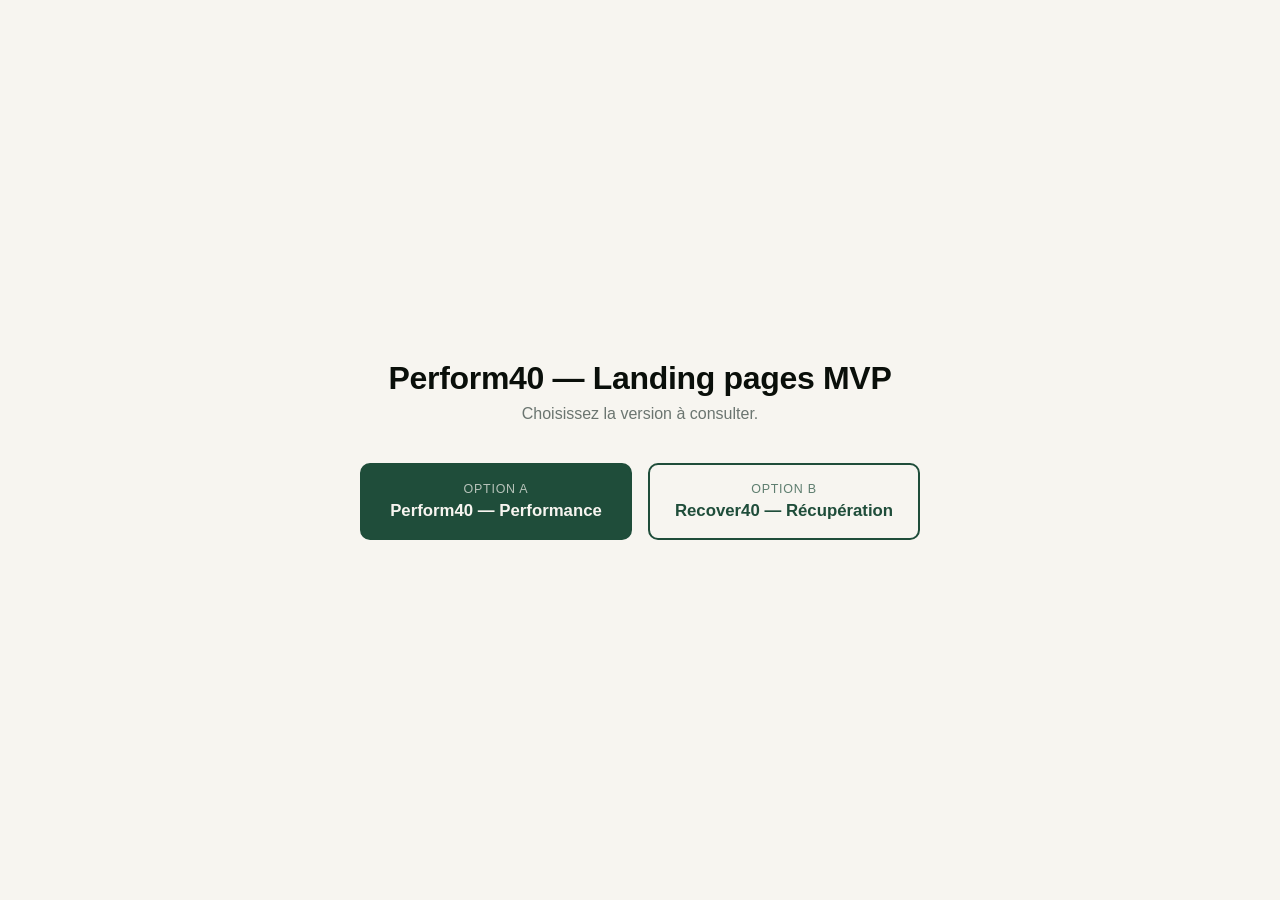
==== commit 249ebb93: "v3 — Réorganisation pour déploiement Netlify (GitHub) : option-a/ + sélecteur racine - Déplace Optio" ====
--- a/index.html
+++ b/index.html
@@ -3,1128 +3,94 @@
 <head>
 <meta charset="UTF-8">
 <meta name="viewport" content="width=device-width, initial-scale=1.0">
-<title>Perform40 — Nutrition de Performance Quotidienne</title>
-<link rel="preconnect" href="https://fonts.googleapis.com">
-<link rel="preconnect" href="https://fonts.gstatic.com" crossorigin>
-<link rel="stylesheet" href="https://fonts.googleapis.com/css2?family=Inter:wght@300;400;500;600;700&family=Barlow+Condensed:wght@600;700;800&display=swap" media="print" onload="this.media='all'">
-<noscript><link rel="stylesheet" href="https://fonts.googleapis.com/css2?family=Inter:wght@300;400;500;600;700&family=Barlow+Condensed:wght@600;700;800&display=swap"></noscript>
+<title>Perform40 — Choix de landing page</title>
 <style>
-/* ══════════════════════════════════════
-   TOKENS
-══════════════════════════════════════ */
-:root{
-  --ink:#0F1410; --ink-soft:#1C2420; --cream:#F5F3EE; --off:#EDEBE5;
-  --muted:#6A6E69; --faint:#9BA098; --green:#2A5C42; --green-hi:#35704F;
-  --green-lo:#E8F2EC; --green-lo2:#D2E6DA; --white:#FFFFFF;
-  --border:rgba(15,20,16,.08); --border-m:rgba(15,20,16,.14);
-  --shadow:0 2px 8px rgba(15,20,16,.06),0 6px 20px rgba(15,20,16,.05);
-  --shadow-lg:0 8px 40px rgba(15,20,16,.12);
-  --display:'Barlow Condensed','Arial Narrow',Arial,sans-serif;
-  --body:'Inter',-apple-system,BlinkMacSystemFont,sans-serif;
-  --max:1080px; --w:calc(100% - 3rem);
-  --py:clamp(4rem,7vw,6.5rem);
-  --r6:6px; --r12:12px; --r16:16px;
-}
-*,*::before,*::after{box-sizing:border-box;margin:0;padding:0}
-html{scroll-behavior:smooth}
-body{font-family:var(--body);font-size:16px;line-height:1.7;color:var(--ink);background:var(--cream);-webkit-font-smoothing:antialiased;-moz-osx-font-smoothing:grayscale}
-.wrap{width:var(--w);max-width:var(--max);margin-inline:auto}
-section{padding:var(--py) 0}
-img,svg{display:block;max-width:100%}
-
-/* ══════════════════════════════════════
-   TYPE SCALE — unified
-══════════════════════════════════════ */
-h1{font-family:var(--display);font-size:clamp(2.4rem,5.5vw,4.2rem);font-weight:800;line-height:.96;text-transform:uppercase;letter-spacing:-.02em}
-h2{font-family:var(--display);font-size:clamp(1.75rem,3.8vw,2.8rem);font-weight:700;line-height:1.05;text-transform:uppercase;letter-spacing:-.01em}
-h3{font-size:.9375rem;font-weight:600;line-height:1.4;color:var(--ink)}
-h4{font-size:.875rem;font-weight:600;line-height:1.4;color:var(--ink)}
-p,li{font-size:.9375rem;color:var(--muted);line-height:1.72}
-.lead{font-size:1.05rem;color:var(--ink-soft);line-height:1.75}
-strong{font-weight:600;color:var(--ink)}
-.eyebrow{display:block;font-size:10px;font-weight:700;letter-spacing:.2em;text-transform:uppercase;color:var(--green);margin-bottom:.75rem}
-
-/* ══════════════════════════════════════
-   BUTTONS — one system
-══════════════════════════════════════ */
-.cta,.cta-ghost{
-  display:inline-flex;align-items:center;gap:.5rem;
-  font-family:var(--body);font-size:.875rem;font-weight:600;
-  padding:.8rem 1.6rem;border-radius:var(--r6);border:none;
-  cursor:pointer;text-decoration:none;letter-spacing:.01em;white-space:nowrap;
-  transition:background .15s,transform .15s,box-shadow .15s,border-color .15s;
-}
-.cta svg,.cta-ghost svg{width:14px;height:14px;flex-shrink:0}
-.cta{background:var(--green);color:var(--white)}
-.cta:hover{background:var(--green-hi);transform:translateY(-1px);box-shadow:0 5px 18px rgba(42,92,66,.3)}
-.cta-ghost{background:transparent;color:var(--green);border:1.5px solid var(--green-lo2)}
-.cta-ghost:hover{background:var(--green-lo);border-color:var(--green)}
-.cta-hero{font-size:.9375rem;padding:.9rem 2rem}
-.cta-nav{font-size:.8rem;padding:.5rem 1.1rem}
-.cta-submit{width:100%;justify-content:center;font-family:var(--display);font-size:.95rem;font-weight:700;text-transform:uppercase;letter-spacing:.06em;padding:1rem}
-.cta-interest{width:100%;justify-content:center}
-.cta-interest.done{background:var(--green-lo);border-color:var(--green);color:var(--green);pointer-events:none}
-
-/* ══════════════════════════════════════
-   NAV
-══════════════════════════════════════ */
-nav{position:sticky;top:0;z-index:100;background:rgba(245,243,238,.95);backdrop-filter:blur(14px);-webkit-backdrop-filter:blur(14px);border-bottom:1px solid var(--border);padding:.85rem 0}
-.nav-in{display:flex;align-items:center;justify-content:space-between}
-.logo{font-family:var(--display);font-size:1.3rem;font-weight:800;color:var(--ink);text-decoration:none;letter-spacing:.04em;text-transform:uppercase}
-.logo em{color:var(--green);font-style:normal}
-
-/* ══════════════════════════════════════
-   1. HERO
-══════════════════════════════════════ */
-#hero{position:relative;min-height:90vh;display:flex;align-items:center;overflow:hidden}
-.hero-bg{position:absolute;inset:0;background-image:url([data-uri]);background-size:cover;background-position:center 25%}
-.hero-bg::after{content:'';position:absolute;inset:0;background:linear-gradient(105deg,rgba(10,15,10,.91) 0%,rgba(10,15,10,.80) 42%,rgba(10,15,10,.40) 78%,rgba(10,15,10,.18) 100%)}
-#hero .wrap{position:relative;z-index:2;padding-top:clamp(4rem,8vw,6rem);padding-bottom:clamp(4rem,8vw,6rem)}
-.hero-inner{max-width:620px}
-.hero-eyebrow{display:flex;align-items:center;gap:.55rem;font-size:10px;font-weight:700;letter-spacing:.22em;text-transform:uppercase;color:var(--green);margin-bottom:1.5rem}
-.hero-eyebrow::before{content:'';width:24px;height:1.5px;background:var(--green)}
-#hero h1{color:var(--white);margin-bottom:1.35rem}
-#hero h1 em{color:var(--green);font-style:normal;display:block}
-.hero-sub{font-size:.9375rem;color:rgba(245,243,238,.62);max-width:500px;margin-bottom:2.25rem;line-height:1.72}
-.hero-cta-row{display:flex;align-items:center;gap:1rem;flex-wrap:wrap}
-.hero-trust{font-size:.72rem;color:rgba(245,243,238,.28);letter-spacing:.03em}
-
-/* ══════════════════════════════════════
-   2. PROBLÈME — compact stats
-══════════════════════════════════════ */
-#probleme{background:var(--cream)}
-.pb-header{max-width:660px;margin-bottom:2.5rem}
-.pb-header h2{margin-bottom:1rem}
-.pb-stats{display:grid;grid-template-columns:repeat(3,1fr);gap:0;margin-bottom:1.75rem}
-.pb-stat{background:transparent;padding:1.5rem 1.6rem;cursor:pointer;position:relative;transition:background .15s;display:flex;flex-direction:column;border-right:1px solid var(--border)}
-.pb-stat::after{content:'';position:absolute;top:0;left:0;right:0;height:3px;background:var(--green);opacity:0;transition:opacity .2s}
-.pb-stat:hover{background:rgba(42,92,66,.04)}
-.pb-stat:hover::after,.pb-stat.open::after{opacity:1}
-.pb-stat-num{font-family:var(--display);font-size:2.4rem;font-weight:800;color:var(--green);line-height:1;margin-bottom:.5rem}
-.pb-stat h3{margin-bottom:.3rem;font-size:.875rem}
-.pb-stat p{font-size:.875rem;color:var(--muted)}
-.pb-detail{font-size:.85rem;color:var(--muted);max-height:0;overflow:hidden;line-height:1.65;transition:max-height .35s ease,margin-top .35s;border-top:0 solid var(--border)}
-.pb-stat.open .pb-detail{max-height:140px;margin-top:.75rem;padding-top:.75rem;border-top-width:1px}
-.pb-toggle{font-size:.68rem;color:var(--green);font-weight:600;margin-top:.6rem;display:block}
-.pb-stat.open .pb-toggle{display:none}
-
-/* Diagnostic footer — light, no dark block */
-.pb-footer{margin-bottom:1.75rem}
-.pb-footer-statement{font-size:1rem;font-weight:600;color:var(--ink);margin-bottom:.4rem}
-.pb-footer-sub{font-size:.9375rem;color:var(--muted);margin-bottom:1.35rem}
-
-/* ══════════════════════════════════════
-   3. CONCEPT — full-bleed photo section
-══════════════════════════════════════ */
-/* Full viewport-width dark section with photo BG */
-#concept{
-  position:relative;overflow:hidden;
-  min-height:80vh;
-  display:flex;align-items:center;
-  padding:0;
-}
-.concept-bg{position:absolute;inset:0;background-image:url([data-uri]);background-size:cover;background-position:center 35%}
-.concept-bg::after{content:'';position:absolute;inset:0;background:linear-gradient(105deg,rgba(10,15,10,.93) 0%,rgba(10,15,10,.82) 45%,rgba(10,15,10,.45) 78%,rgba(10,15,10,.20) 100%)}
-#concept .wrap{position:relative;z-index:2;padding-top:clamp(4rem,8vw,7rem);padding-bottom:clamp(4rem,8vw,7rem)}
-.concept-inner{max-width:640px}
-.concept-inner .eyebrow{color:#72B891}
-#concept h2{color:var(--white);margin-bottom:1.25rem}
-.concept-body{display:flex;flex-direction:column;gap:.75rem;margin-bottom:2rem}
-.concept-body p{font-size:.9375rem;color:rgba(245,243,238,.65);line-height:1.72}
-.concept-body strong{color:var(--white)}
-.concept-tagline{font-family:var(--display);font-size:1.3rem;font-weight:700;text-transform:uppercase;color:var(--green);line-height:1.2;margin-bottom:1.75rem}
-
-/* ══════════════════════════════════════
-   4. COMPARE — standalone section
-══════════════════════════════════════ */
-#compare{background:var(--cream);padding:var(--py) 0}
-.compare-head{margin-bottom:2.25rem}
-.compare-head h2{margin-bottom:0}
-.compare-img{border-radius:var(--r16);overflow:hidden;box-shadow:var(--shadow-lg)}
-.compare-img img{width:100%;height:auto;display:block}
-
-/* ══════════════════════════════════════
-   5. GAMME
-══════════════════════════════════════ */
-#gamme{background:var(--white);border-top:1px solid var(--border)}
-.gamme-intro{max-width:540px;margin:.8rem 0 2.5rem}
-.gamme-grid{display:grid;grid-template-columns:1fr 1fr;gap:1.5rem}
-.gcard{background:var(--cream);border:1px solid var(--border);border-radius:var(--r16);padding:1.5rem 1.3rem;display:flex;flex-direction:column;transition:box-shadow .2s,transform .15s;position:relative;overflow:hidden}
-.gcard::before{content:'';position:absolute;top:0;left:0;right:0;height:3px}
-.gcard-am::before{background:linear-gradient(90deg,#F59E0B,#FCD34D)}
-.gcard-pm::before{background:linear-gradient(90deg,#6366F1,#8B5CF6)}
-.gcard:hover{box-shadow:var(--shadow-lg);transform:translateY(-2px)}
-.gcard-timing{font-size:.65rem;font-weight:700;letter-spacing:.14em;text-transform:uppercase;padding:.28rem .7rem;border-radius:4px;display:inline-block;margin-bottom:.7rem;width:fit-content}
-.t-am{background:#FEF3C7;color:#B45309}
-.t-pm{background:#EDE9FE;color:#6D28D9}
-.gcard-name{font-family:var(--display);font-size:1.55rem;font-weight:700;text-transform:uppercase;color:var(--ink);margin-bottom:.25rem;line-height:1.1}
-.gcard-sub{font-size:.78rem;font-weight:600;letter-spacing:.07em;text-transform:uppercase;color:var(--faint);margin-bottom:.85rem}
-.gcard-label{font-size:.65rem;font-weight:700;letter-spacing:.12em;text-transform:uppercase;color:var(--faint);margin-bottom:.6rem;display:block}
-.gcard-benefits{list-style:none;flex:1;display:flex;flex-direction:column;gap:.45rem;margin-bottom:1.5rem}
-.gcard-benefits li{display:flex;align-items:flex-start;gap:.55rem;font-size:.875rem;color:var(--muted);line-height:1.5}
-.gcard-benefits li::before{content:'\2192';color:var(--green);flex-shrink:0;font-size:.75rem;margin-top:.22rem;font-weight:700}
-
-/* ══════════════════════════════════════
-   6. BÉNÉFICES — compact
-══════════════════════════════════════ */
-#benefices{background:var(--cream);border-top:1px solid var(--border)}
-.btabs{display:flex;gap:.35rem;margin:1.1rem 0 2rem;flex-wrap:wrap}
-.btab{padding:.5rem 1.2rem;border-radius:var(--r6);border:1.5px solid var(--border-m);background:transparent;font-size:.82rem;font-weight:600;cursor:pointer;font-family:var(--body);color:var(--muted);transition:all .15s}
-.btab.on{background:var(--ink);color:var(--white);border-color:var(--ink)}
-.bpanel{display:none}
-.bpanel.on{display:grid;grid-template-columns:repeat(3,1fr);gap:1rem}
-.bcard{padding:1.25rem 1.35rem;background:transparent;border-radius:0;border:none;border-right:1px solid var(--border)}
-.bcard-sym{font-family:var(--display);font-size:2rem;font-weight:800;color:var(--green);line-height:1;margin-bottom:.4rem}
-.bcard h3{font-size:.875rem;margin-bottom:.35rem}
-.bcard p{font-size:.85rem}
-.benefices-cta{margin-top:1.75rem}
-
-/* ══════════════════════════════════════
-   7. SCIENCE
-══════════════════════════════════════ */
-#science{background:var(--white);border-top:1px solid var(--border)}
-.sci-head{max-width:580px;margin-bottom:2.5rem}
-.sci-head p{margin-top:.75rem}
-.sci-grid{display:grid;grid-template-columns:1fr 1fr;gap:1.1rem;margin-bottom:1.85rem}
-.sci-card{background:var(--cream);border:1.5px solid var(--border);border-radius:var(--r16);overflow:hidden;transition:border-color .2s,box-shadow .2s,transform .15s;cursor:pointer;display:flex;flex-direction:column}
-.sci-card:hover{border-color:var(--green-lo2);box-shadow:0 4px 20px rgba(42,92,66,.09);transform:translateY(-1px)}
-.sci-card.open{border-color:var(--green);box-shadow:0 6px 28px rgba(42,92,66,.11)}
-.sci-card-head{display:flex;align-items:flex-start;gap:.85rem;padding:1.35rem 1.5rem 1rem}
-.sci-card-icon{width:38px;height:38px;flex-shrink:0;border-radius:9px;background:var(--green-lo);border:1px solid var(--green-lo2);display:flex;align-items:center;justify-content:center;font-size:1rem;transition:background .2s}
-.sci-card:hover .sci-card-icon,.sci-card.open .sci-card-icon{background:var(--green-lo2)}
-.sci-card-label{flex:1}
-.sci-card-label h3{font-size:.9rem;margin-bottom:.25rem}
-.sci-tag{font-size:.7rem;color:var(--faint)}
-.sci-ingr-section{padding:0 1.5rem 1rem}
-.sci-ingr-label{font-size:.65rem;font-weight:700;letter-spacing:.12em;text-transform:uppercase;color:var(--faint);margin-bottom:.55rem;display:block}
-.sci-ingr-list{display:flex;flex-wrap:wrap;gap:.4rem}
-.sci-ingr-pill{display:inline-flex;align-items:center;gap:.3rem;font-size:.78rem;font-weight:700;color:var(--ink);background:var(--white);border:1.5px solid var(--border-m);padding:.35rem .85rem;border-radius:100px;transition:all .15s}
-.sci-ingr-pill::before{content:'';width:5px;height:5px;border-radius:50%;background:var(--green);flex-shrink:0}
-.sci-card:hover .sci-ingr-pill,.sci-card.open .sci-ingr-pill{background:var(--green-lo);border-color:var(--green-lo2);color:var(--green)}
-
-
-.sci-card.open 
-
-.sci-card.open 
-
-.sci-card.open 
-.sci-footer{text-align:center;padding-top:.25rem}
-.sci-tagline{font-size:.75rem;color:var(--faint);letter-spacing:.05em;line-height:2;margin-bottom:1.5rem}
-
-/* ══════════════════════════════════════
-   8. ACCÈS
-══════════════════════════════════════ */
-#acces{background:var(--ink-soft);border-top:1px solid rgba(255,255,255,.05)}
-#acces .eyebrow{color:#72B891}
-#acces h2{color:var(--white)}
-.acces-intro-block{max-width:580px;margin-bottom:2.75rem}
-.acces-intro{font-size:.9375rem;color:rgba(245,243,238,.55);margin:.75rem 0 0;line-height:1.72}
-.acces-layout{display:grid;grid-template-columns:1fr 1.2fr;gap:4.5rem;align-items:start}
-.acces-bullets{display:flex;flex-direction:column;gap:.8rem;margin-bottom:2rem}
-.ab{display:flex;gap:.85rem;align-items:flex-start}
-.ab-ic{width:36px;height:36px;flex-shrink:0;border-radius:8px;background:rgba(255,255,255,.07);display:flex;align-items:center;justify-content:center;font-size:.85rem}
-.ab-text h4{font-size:.875rem;font-weight:600;color:var(--white);margin-bottom:.18rem}
-.ab-text p{font-size:.82rem;color:rgba(245,243,238,.33)}
-.form-box{background:rgba(255,255,255,.04);border:1px solid rgba(255,255,255,.08);border-radius:var(--r16);padding:2rem}
-.fg{margin-bottom:1rem}
-.fg label{display:block;font-size:.72rem;font-weight:600;color:rgba(245,243,238,.38);margin-bottom:.4rem;letter-spacing:.06em;text-transform:uppercase}
-.fg select,.fg input[type=email]{width:100%;padding:.8rem 1rem;background:rgba(255,255,255,.06);border:1px solid rgba(255,255,255,.1);border-radius:var(--r6);color:var(--white);font-family:var(--body);font-size:.875rem;outline:none;transition:border-color .2s;-webkit-appearance:none;appearance:none}
-.fg select:focus,.fg input[type=email]:focus{border-color:#72B891;background:rgba(255,255,255,.09)}
-.fg select option{background:#1A2420;color:var(--white)}
-.checks{display:flex;flex-direction:column;gap:.75rem;margin-bottom:1.25rem}
-.chk{display:flex;align-items:flex-start;gap:.7rem;cursor:pointer}
-.chk input{width:15px;height:15px;flex-shrink:0;accent-color:var(--green);margin-top:.22rem;cursor:pointer}
-.chk span{font-size:.85rem;color:rgba(245,243,238,.45);line-height:1.55}
-.form-legal{font-size:.7rem;color:rgba(245,243,238,.2);margin-top:.6rem;text-align:center;line-height:1.55}
-#successMsg{display:none;padding:2rem;background:rgba(42,92,66,.2);border:1px solid rgba(114,184,145,.3);border-radius:var(--r12);text-align:center}
-#successMsg .big{font-size:1rem;font-weight:600;color:#A8D4B8;margin-bottom:.35rem}
-#successMsg .small{font-size:.85rem;color:rgba(168,212,184,.45)}
-
-/* FOOTER */
-footer{background:#0B100D;padding:2rem 0;border-top:1px solid rgba(255,255,255,.04)}
-.foot-top{display:grid;grid-template-columns:repeat(4,1fr);gap:.5px;background:rgba(255,255,255,.05);border-radius:10px;overflow:hidden;margin-bottom:1.75rem}
-.foot-pillar{padding:1.25rem;background:#0B100D}
-.foot-pillar h4{font-size:.68rem;font-weight:700;letter-spacing:.13em;color:#72B891;text-transform:uppercase;margin-bottom:.35rem}
-.foot-pillar p{font-size:.75rem;color:rgba(255,255,255,.28);font-style:italic}
-.foot-bottom{display:flex;align-items:center;justify-content:space-between}
-.foot-logo{font-family:var(--display);font-size:1.05rem;font-weight:800;color:rgba(255,255,255,.28);text-transform:uppercase;letter-spacing:.06em}
-.foot-logo em{color:#72B891;font-style:normal}
-.foot-note{font-size:.7rem;color:rgba(255,255,255,.18)}
-
-/* TOAST */
-.toast{position:fixed;bottom:1rem;right:1rem;background:rgba(15,20,16,.95);color:var(--white);border:1px solid rgba(255,255,255,.1);border-radius:8px;padding:.5rem .95rem;font-size:.72rem;font-family:var(--body);opacity:0;transform:translateY(5px);transition:opacity .22s,transform .22s;pointer-events:none;z-index:200;white-space:nowrap}
-.toast.show{opacity:1;transform:translateY(0)}
-.toast strong{color:#72B891}
-
-/* ══════════════════════════════════════
-   RESPONSIVE — mobile-first
-══════════════════════════════════════ */
-@media(max-width:900px){
-  :root{--w:calc(100% - 2.5rem);--py:clamp(3rem,6vw,5rem)}
-  .acces-layout{grid-template-columns:1fr;gap:2.5rem}
-  .gamme-grid{grid-template-columns:1fr}
-  .foot-top{grid-template-columns:1fr 1fr}
-  .bpanel.on{grid-template-columns:1fr}
-  #hero,#concept{min-height:auto}
-}
-@media(max-width:640px){
-  :root{--w:calc(100% - 2rem)}
-  .pb-stats,.sci-grid{grid-template-columns:1fr}
-  .foot-top{grid-template-columns:1fr}
-  .form-box{padding:1.5rem}
-  /* Hero headline — force 2 clean lines */
-  #hero h1{font-size:clamp(1.95rem,8.5vw,2.4rem);letter-spacing:-.015em}
-  #hero h1 em{display:block}
-  .concept-inner{max-width:100%}
-  #concept h2{font-size:clamp(1.65rem,7vw,2.2rem)}
-  .compare-head h2{font-size:clamp(1.5rem,6.5vw,2rem)}
-}
-@media(max-width:480px){
-  h2{font-size:clamp(1.5rem,6vw,1.85rem)}
-  .btabs{flex-wrap:wrap}
-  .hero-cta-row{flex-direction:column;align-items:flex-start;gap:.85rem}
-  .acces-layout{gap:2rem}
-  .bpanel.on{grid-template-columns:1fr;gap:.75rem}
-}
-@media(prefers-reduced-motion:reduce){*,*::before,*::after{transition-duration:.01ms!important}html{scroll-behavior:auto}}
-:focus-visible{outline:2px solid var(--green);outline-offset:3px;border-radius:3px}
-
-/* ════════════════════════════════════════
-   COMPARE IMAGE
-════════════════════════════════════════ */
-/* Image wrapper — no bg, blends with cream page */
-.ct-img-wrap {
-  width: 100%;
-  max-width: 1080px;
-  margin: 0 auto;
-  line-height: 0;          /* removes inline-block gap */
-}
-.ct-img-wrap img {
-  width: 100%;
-  height: auto;
-  display: block;
-  border-radius: 14px;
-  /* mix-blend-mode:multiply makes the near-white image bg
-     invisible against the cream page (#F5F3EE), no white box */
-  mix-blend-mode: multiply;
-}
-
-/* Hide old compare table components if they exist */
-.ct, .cmp-table, .cmp-mobile, .cmp-matrix { display: none !important; }
-
-@media (prefers-reduced-motion: reduce) {}
-
-
-/* ════ HEADER ROW ════ */
-/* "NUTRITION SPORTIVE TRADITIONNELLE" — fond gris clair, texte foncé */
-/* spacer entre les deux headers (colonne icône) */
-/* "NUTRITION SPORTIVE 40+" — fond vert foncé, texte blanc */
-
-/* ════ DATA ROWS ════ */
-
-/* ── cellule gauche (traditionnelle) ── */
-
-/* texte "traditionnel" : normal weight, gris moyen */
-/* texte "40+" : bold, plus foncé */
-
-/* ── colonne du milieu (pointillés + icône) ── */
-/* pointillés horizontaux */
-/* cercle icône */
-
-/* ── sous-icônes ligne 4 ── */
-/* batterie côté gauche : icône plus petite et en gris */
-
-/* dernière ligne : plus de padding en bas */
-/* ════ MOBILE ≤640px ════ */
-@media (max-width: 640px) {
-  /* Header : 2 colonnes, sans le spacer */
-  
-  
-  
-  
-  
-
-  /* Rows : empilement vertical (gauche → icône → droite) */
-  
-  
-  
-
-  /* colonne milieu en mobile : ligne centrale avec icône centré */
-  
-  
-
-  
-  
-  
-  
-}
-
-/* ── masquer les anciens composants compare ── */
-.cmp-table, .cmp-mobile, .cmp-matrix { display: none !important; }
-
-/* ── prefers-reduced-motion ── */
-@media (prefers-reduced-motion: reduce) {
-  
-}
-
-
-/* ════════════════════════════════════════
-   BÉNÉFICES — compact mobile
-════════════════════════════════════════ */
-@media(max-width:640px){
-  /* Reduce vertical breathing */
-  #benefices .btabs{margin:.7rem 0 1rem}
-  #benefices .benefices-cta{margin-top:1.25rem}
-
-  /* Compact bpanel: single white card, rows not columns — overrides grid */
-  .bpanel.on{
-    display:block!important;
-    background:var(--white);
-    border-radius:var(--r12);
-    border:1px solid var(--border);
-    overflow:hidden;
+  :root{
+    --ink:#0a0f0a;
+    --cream:#f7f5f0;
+    --green:#1f4d3a;
+    --muted:#6b7570;
   }
-  .bcard{
-    display:flex;align-items:flex-start;gap:.75rem;
-    padding:.85rem 1rem;
-    background:transparent;
-    border-radius:0;
-    border:none;
-    border-bottom:1px solid var(--border);
-    line-height:1.5;
+  *{box-sizing:border-box;margin:0;padding:0}
+  html,body{height:100%}
+  body{
+    font-family:-apple-system,BlinkMacSystemFont,"Segoe UI",Helvetica,Arial,sans-serif;
+    background:var(--cream);
+    color:var(--ink);
+    display:flex;
+    align-items:center;
+    justify-content:center;
+    min-height:100vh;
+    padding:2rem;
   }
-  .bcard:last-child{border-bottom:none}
-  .bcard-sym{
-    font-size:1.35rem;font-weight:800;
-    color:var(--green);line-height:1;
-    flex-shrink:0;width:1.75rem;text-align:center;
-    margin-bottom:0;margin-top:.1rem;
-  }
-  .bcard-content{flex:1}
-  .bcard h3{font-size:.875rem;margin-bottom:.2rem;line-height:1.3}
-  .bcard p{font-size:.82rem;line-height:1.5;margin:0}
-}
-
-/* Tab fade transition */
-.bpanel{opacity:0;transition:opacity .22s ease}
-.bpanel.on{opacity:1}
-
-/* Reduced motion */
-@media(prefers-reduced-motion:reduce){
-  .cmp-row,.cmp-card,.bpanel{transition:none!important;opacity:1!important;transform:none!important}
-}
-
-/* ════════════════════════════════════════
-   COMPARE COMPONENT v2
-════════════════════════════════════════ */
-/* ── DESKTOP TABLE ── */
-.cmp-table{border-radius:var(--r16);overflow:hidden;border:1px solid var(--border);box-shadow:var(--shadow)}
-.cmp-headers{display:grid;grid-template-columns:160px 1fr 44px 1fr;background:var(--off)}
-.cmp-th{padding:.65rem 1.2rem;font-size:.7rem;font-weight:700;letter-spacing:.09em;text-transform:uppercase;line-height:1.35}
-.cmp-th-criteria{color:transparent;font-size:.65rem}
-.cmp-th-trad{color:var(--muted)}
-.cmp-th-center{display:flex;align-items:center;justify-content:center}
-.cmp-th-40{background:var(--green);color:var(--white)}
-.cmp-row{
-  display:grid;grid-template-columns:160px 1fr 44px 1fr;
-  border-top:1px solid var(--border);
-  opacity:0;transform:translateY(10px);
-  transition:opacity .38s ease,transform .38s ease;
-}
-.cmp-row.cmp-vis{opacity:1;transform:translateY(0)}
-.cmp-row:hover{background:rgba(42,92,66,.025)}
-.cmp-row:hover .cmp-40{background:rgba(42,92,66,.055)}
-.cmp-criteria{
-  padding:.75rem 1.2rem;display:flex;align-items:center;
-  font-size:.68rem;font-weight:700;letter-spacing:.07em;text-transform:uppercase;
-  color:var(--faint);border-right:1px solid var(--border);
-}
-.cmp-cell{padding:.75rem 1.2rem;font-size:.875rem;font-weight:500;display:flex;flex-direction:column;justify-content:center;gap:.45rem}
-.cmp-trad{color:var(--muted)}
-.cmp-40{color:var(--ink);font-weight:600;background:rgba(42,92,66,.03);transition:background .2s}
-.cmp-icon{display:flex;align-items:center;justify-content:center;padding:.5rem 0;border-left:1px solid var(--border);border-right:1px solid var(--border)}
-/* Sub-icons */
-.cmp-sub-icons{display:flex;flex-wrap:wrap;gap:.4rem .65rem;margin-top:.35rem}
-.cmp-sub-icon{display:inline-flex;align-items:center;gap:.28rem;font-size:.7rem;color:var(--muted)}
-.cmp-sub-icon--muted svg{opacity:.7}
-.cmp-40 .cmp-sub-icon{color:var(--green);font-weight:500}
-/* Stagger delays */
-.cmp-row[data-cmp-row="0"]{transition-delay:.04s}
-.cmp-row[data-cmp-row="1"]{transition-delay:.12s}
-.cmp-row[data-cmp-row="2"]{transition-delay:.2s}
-.cmp-row[data-cmp-row="3"]{transition-delay:.28s}
-
-/* ── MOBILE MATRIX ── */
-.cmp-matrix{display:none}
-.cmp-mobile{display:none} /* old mobile cards — hidden */
-
-@media(max-width:640px){
-  .cmp-table{display:none}
-  .cmp-matrix{
-    display:block;
-    border:1px solid var(--border);
-    border-radius:var(--r12);
-    overflow:hidden;
-    box-shadow:var(--shadow);
-  }
-  /* Header row */
-  .cmp-mx-header{
-    display:grid;grid-template-columns:80px 1fr 1fr;
-    background:var(--off);
-    border-bottom:1px solid var(--border);
-  }
-  .cmp-mx-corner{padding:.55rem .65rem;font-size:.62rem;color:transparent}
-  .cmp-mx-col-label{
-    padding:.55rem .65rem;
-    font-size:.65rem;font-weight:700;letter-spacing:.08em;text-transform:uppercase;
+  .wrap{
+    max-width:560px;
+    width:100%;
     text-align:center;
   }
-  .cmp-mx-trad{color:var(--muted)}
-  .cmp-mx-40plus{background:var(--green);color:var(--white)}
-  /* Data rows */
-  .cmp-mx-row{
-    display:grid;grid-template-columns:80px 1fr 1fr;
-    border-top:1px solid var(--border);
-    opacity:0;transform:translateY(8px);
-    transition:opacity .35s ease,transform .35s ease;
+  h1{
+    font-size:clamp(1.5rem,4vw,2rem);
+    margin-bottom:.5rem;
+    letter-spacing:-.01em;
   }
-  .cmp-mx-row.cmp-vis{opacity:1;transform:translateY(0)}
-  .cmp-mx-row[data-cmp-row="1"]{transition-delay:.08s}
-  .cmp-mx-row[data-cmp-row="2"]{transition-delay:.16s}
-  .cmp-mx-row[data-cmp-row="3"]{transition-delay:.24s}
-  .cmp-mx-crit{
-    padding:.65rem;display:flex;align-items:center;
-    font-size:.62rem;font-weight:700;letter-spacing:.05em;text-transform:uppercase;
-    color:var(--faint);border-right:1px solid var(--border);
-    line-height:1.3;
+  p{
+    color:var(--muted);
+    margin-bottom:2.5rem;
+    font-size:1rem;
   }
-  .cmp-mx-cell{
-    padding:.65rem;font-size:.8rem;line-height:1.4;
-    display:flex;align-items:center;
+  .choices{
+    display:flex;
+    gap:1rem;
+    flex-wrap:wrap;
+    justify-content:center;
   }
-  .cmp-mx-cell-trad{color:var(--muted)}
-  .cmp-mx-cell-40{color:var(--green);font-weight:600;background:rgba(42,92,66,.04)}
-}
-
-/* ════════════════════════════════════════
-   BÉNÉFICES — segmented tabs + compact mobile
-════════════════════════════════════════ */
-/* Tabs — segmented control always */
-.btabs{
-  display:grid;grid-template-columns:repeat(3,1fr);
-  gap:0;margin:1.1rem 0 2rem;
-  background:var(--off);border-radius:var(--r6);
-  border:1px solid var(--border-m);overflow:hidden;
-}
-.btab{
-  padding:.55rem .5rem;
-  border-radius:0;border:none;border-right:1px solid var(--border-m);
-  background:transparent;font-size:.82rem;font-weight:600;
-  cursor:pointer;font-family:var(--body);color:var(--muted);
-  transition:background .15s,color .15s;
-  text-align:center;white-space:nowrap;overflow:hidden;text-overflow:ellipsis;
-}
-.btab:last-child{border-right:none}
-.btab.on{background:var(--ink);color:var(--white)}
-
-/* Panels */
-.bpanel{display:none;opacity:0;transition:opacity .2s ease}
-.bpanel.on{display:grid;grid-template-columns:repeat(3,1fr);gap:1rem;opacity:1}
-
-/* Desktop bcard */
-.bcard{padding:1.25rem 1.35rem;background:transparent;border-radius:0;border:none;border-right:1px solid var(--border)}
-.bcard-sym{font-family:var(--display);font-size:2rem;font-weight:800;color:var(--green);line-height:1;margin-bottom:.4rem}
-.bcard-content h3{font-size:.875rem;margin-bottom:.35rem}
-.bcard-content p{font-size:.85rem}
-
-/* Mobile compact bpanel */
-@media(max-width:640px){
-  #benefices .btabs{margin:.6rem 0 .9rem}
-  .bpanel.on{
-    display:block!important;
-    background:var(--white);
-    border-radius:var(--r12);
-    border:1px solid var(--border);
-    overflow:hidden;
+  a.btn{
+    flex:1 1 220px;
+    display:block;
+    padding:1.1rem 1.5rem;
+    border-radius:10px;
+    text-decoration:none;
+    font-weight:600;
+    font-size:1.05rem;
+    transition:transform .15s ease, opacity .15s ease;
+    border:2px solid var(--green);
   }
-  .bcard{
-    display:flex;align-items:flex-start;gap:.7rem;
-    padding:.8rem 1rem;
-    background:transparent;border:none;border-radius:0;
-    border-bottom:1px solid var(--border);
+  a.btn:hover{transform:translateY(-2px)}
+  .btn-a{
+    background:var(--green);
+    color:var(--cream);
   }
-  .bcard:last-child{border-bottom:none}
-  .bcard-sym{
-    font-size:1.25rem;font-weight:800;color:var(--green);
-    flex-shrink:0;width:1.6rem;text-align:center;
-    margin:0;padding-top:.05rem;
+  .btn-a:hover{opacity:.9}
+  .btn-b{
+    background:transparent;
+    color:var(--green);
   }
-  .bcard-content{flex:1}
-  .bcard-content h3{font-size:.875rem;margin-bottom:.2rem;line-height:1.3}
-  .bcard-content p{font-size:.82rem;line-height:1.5;margin:0;color:var(--muted)}
-  .btab{font-size:.75rem;padding:.5rem .35rem}
-}
-
-/* Reduced motion */
-@media(prefers-reduced-motion:reduce){
-  .cmp-row,.cmp-mx-row,.bpanel{transition:none!important;opacity:1!important;transform:none!important}
-}
-
-
-/* Diagnostic — no white card */
-.pb-stat:last-child{border-right:none}
-@media(max-width:640px){
-  .pb-stats{grid-template-columns:1fr}
-  .pb-stat{border-right:none;border-bottom:1px solid var(--border);padding:1.25rem 0}
-  .pb-stat:last-child{border-bottom:none}
-}
-
-/* Bénéfices — no white card, separator only */
-.bcard:last-child{border-right:none}
-.bcard-sym{margin-bottom:.4rem}
-@media(max-width:900px){
-  .bcard{border-right:none;border-bottom:1px solid var(--border);padding:.9rem 0}
-  .bcard:last-child{border-bottom:none}
-}
-
-/* Science — align expand btn at bottom via flex */
-.sci-card-head{flex:1}
-.sci-ingr-section{margin-top:auto}
-
-/* Ingrédients accordéon — same style as Mécanisme */
-
-
-.sci-card.ingr-open 
-
-.sci-card.ingr-open 
-
-.sci-card.ingr-open 
-
-/* Gamme — bénéfices accordéon */
-.gcard-acc-btn{
-  display:flex;align-items:center;justify-content:space-between;
-  width:100%;padding:.55rem .8rem;margin-bottom:.4rem;
-  background:var(--off);border:none;border-top:1px solid var(--border);border-bottom:1px solid var(--border);
-  cursor:pointer;font-family:var(--body);font-size:.72rem;font-weight:700;
-  letter-spacing:.1em;text-transform:uppercase;
-  color:var(--faint);transition:background .15s,color .15s;border-radius:var(--r6);
-}
-.gcard-acc-btn:hover{background:var(--green-lo);color:var(--green)}
-.gcard.acc-open .gcard-acc-btn{background:var(--green-lo);color:var(--green)}
-.gcard-acc-icon{font-size:.75rem;transition:transform .25s;display:inline-block}
-.gcard.acc-open .gcard-acc-icon{transform:rotate(180deg)}
-.gcard-benefits-wrap{max-height:0;overflow:hidden;transition:max-height .38s ease}
-.gcard.acc-open .gcard-benefits-wrap{max-height:300px}
-
-@media(prefers-reduced-motion:reduce){
-  .sci-ingr-body,.gcard-benefits-wrap,.sci-ingr-icon,.gcard-acc-icon{transition:none!important}
-  
-  .gcard-benefits-wrap{max-height:none!important}
-}
-
-
-.sci-ingr-btn, .sci-expand-btn {
-  display: flex;
-  align-items: center;
-  justify-content: space-between;
-  width: 100%;
-  padding: .75rem 1.5rem;
-  background: var(--off);
-  border: 1px solid var(--border);
-  border-radius: var(--r6);
-  cursor: pointer;
-  font-family: var(--body);
-  font-size: .75rem;
-  font-weight: 600;
-  color: var(--muted);
-  transition: background .15s, color .15s, border-color .15s;
-}
-.sci-ingr-btn:hover, .sci-expand-btn:hover {
-  background: var(--green-lo);
-  color: var(--green);
-  border-color: var(--green-lo2);
-}
-.sci-card.ingr-open .sci-ingr-btn {
-  background: var(--green-lo);
-  color: var(--green);
-  border-color: var(--green-lo2);
-}
-.sci-card.open .sci-expand-btn {
-  background: var(--green-lo);
-  color: var(--green);
-  border-color: var(--green-lo2);
-}
-
-.sci-expand-icon, .sci-ingr-icon {
-  width: 18px;
-  height: 18px;
-  border-radius: 50%;
-  background: var(--white);
-  border: 1.5px solid var(--border-m);
-  display: flex;
-  align-items: center;
-  justify-content: center;
-  font-size: .6rem;
-  transition: transform .25s, border-color .15s;
-  flex-shrink: 0;
-}
-.sci-card.open .sci-expand-icon, .sci-card.ingr-open .sci-ingr-icon {
-  transform: rotate(180deg);
-  border-color: var(--green);
-}
-
-.sci-ingr-body, .sci-detail {
-  max-height: 0;
-  overflow: hidden;
-  transition: max-height .38s ease, padding .38s ease;
-}
-.sci-card.ingr-open .sci-ingr-body {
-  max-height: 120px;
-  padding: .75rem 1.5rem 1rem;
-}
-.sci-card.open .sci-detail {
-  max-height: 80px;
-  padding: .75rem 1.5rem 1rem;
-}
-
-/* Bénéfices — no white on any breakpoint */
-@media (max-width: 640px) {
-  .bcard {
-    background: transparent !important;
-    border: none;
-    border-bottom: 1px solid var(--border);
-    padding: .8rem 0;
+  .btn-b:hover{background:rgba(31,77,58,.06)}
+  .label{
+    display:block;
+    font-size:.78rem;
+    font-weight:500;
+    text-transform:uppercase;
+    letter-spacing:.06em;
+    opacity:.7;
+    margin-bottom:.3rem;
   }
-  .bcard:last-child {
-    border-bottom: none;
-  }
-}
-
-
-/* Science detail — unified typography */
-.sci-detail {
-  font-family: var(--body);
-  font-size: 0.875rem;
-  font-weight: 400;
-  color: var(--muted);
-  line-height: 1.5;
-}
-
 </style>
 </head>
 <body>
-
-<!-- NAV -->
-<nav>
-  <div class="wrap nav-in">
-    <a class="logo" href="#hero">Perform<em>40</em></a>
-    <a class="cta cta-nav" href="#acces">Acc&egrave;s prioritaire</a>
-  </div>
-</nav>
-
-<!-- ═══ 1. HERO ═══ -->
-<section id="hero">
-  <div class="hero-bg"></div>
   <div class="wrap">
-    <div class="hero-inner">
-      <div class="hero-eyebrow">Nutrition de performance 40+</div>
-      <h1>
-        Pour que le sport reste<br>votre meilleur alli&eacute; long&eacute;vit&eacute;
-      </h1>
-      <p class="hero-sub">Apr&egrave;s 40 ans, votre corps ne r&eacute;pond plus &agrave; l&rsquo;effort comme avant. Votre physiologie &eacute;volue<br>Votre nutrition doit &eacute;voluer elle aussi.<br>La premi&egrave;re nutrition sportive quotidienne con&ccedil;ue pour les sportifs actifs 40+ afin de pr&eacute;server durablement leur pratique sportive et leur &eacute;nergie au quotidien.</p>
-      <div class="hero-cta-row">
-        <a class="cta cta-hero" href="#acces">
-          S&rsquo;inscrire en acc&egrave;s prioritaire
-          <svg viewBox="0 0 16 16" fill="none" stroke="currentColor" stroke-width="2.5"><path d="M3 8h10M9 4l4 4-4 4"/></svg>
-        </a>
-        <span class="hero-trust">Aucun engagement &middot; Aucun spam &middot; R&eacute;serv&eacute; aux premiers</span>
-      </div>
-    </div>
-  </div>
-</section>
-
-<!-- ═══ 2. PROBLÈME ═══ -->
-<section id="probleme">
-  <div class="wrap">
-    <span class="eyebrow">Le diagnostic</span>
-    <div class="pb-header">
-      <h2>Votre entra&icirc;nement n&rsquo;a pas chang&eacute;.<br>Votre corps, si.</h2>
-      <p class="lead" style="margin-top:.9rem">Vous continuez &agrave; vous entra&icirc;ner.</p>
-      <p style="margin-top:.65rem">Parce que le sport vous aide &agrave; rester en forme, mieux dormir, &eacute;vacuer le stress et donner le meilleur de vous-m&ecirc;me au quotidien.</p>
-      <p style="margin-top:.65rem">Mais apr&egrave;s 40 ans, votre corps vous rappelle que les r&egrave;gles ont chang&eacute;. Les m&ecirc;mes efforts ne produisent plus les m&ecirc;mes b&eacute;n&eacute;fices.</p>
-      <p style="margin-top:.65rem">Des douleurs, des blessures, une frustration ou une fatigue peuvent s&rsquo;installer sans qu&rsquo;on en comprenne la raison.</p>
-    </div>
-    <div class="pb-stats">
-      <div class="pb-stat" tabindex="0" aria-expanded="false">
-        <div class="pb-stat-num">&minus;1%&thinsp;/&thinsp;an</div>
-        <h3>Votre &eacute;nergie devient moins stable</h3>
-        <p>Vous vous fatiguez plus vite pendant l&rsquo;effort.</p>
-        <div class="pb-detail">La capacit&eacute; a&eacute;robie d&eacute;cline progressivement. Votre &eacute;nergie quotidienne diminue &mdash; dans le sport comme dans la vie.</div>
-        <span class="pb-toggle">En savoir plus &darr;</span>
-      </div>
-      <div class="pb-stat" tabindex="0" aria-expanded="false">
-        <div class="pb-stat-num">+48&ndash;72h</div>
-        <h3>Vous r&eacute;cup&eacute;rez moins vite</h3>
-        <p>Chaque entra&icirc;nement laisse davantage de traces.</p>
-        <div class="pb-detail">Le sommeil devient moins r&eacute;parateur. Les courbatures durent plus longtemps qu&rsquo;&agrave; 30 ans.</div>
-        <span class="pb-toggle">En savoir plus &darr;</span>
-      </div>
-      <div class="pb-stat" tabindex="0" aria-expanded="false">
-        <div class="pb-stat-num">&minus;2%&thinsp;/&thinsp;an</div>
-        <h3>Votre corps s&rsquo;adapte moins efficacement</h3>
-        <p>La masse musculaire diminue progressivement.</p>
-        <div class="pb-detail">Le collag&egrave;ne se renouvelle moins efficacement, les hormones impactent la performance. Les anciens protocoles ne fonctionnent plus.</div>
-        <span class="pb-toggle">En savoir plus &darr;</span>
-      </div>
-    </div>
-    <!-- Light, elegant diagnostic footer -->
-    <div class="pb-footer">
-      <p class="pb-footer-statement"><strong>Ce n&rsquo;est pas une question de volont&eacute;. C&rsquo;est une question de physiologie.</strong></p>
-      <p class="pb-footer-sub">Pour continuer &agrave; performer durablement et profiter pleinement des b&eacute;n&eacute;fices du sport, vous devez adapter vos apports micronutritionnels et votre entra&icirc;nement.</p>
-      <a class="cta" href="#acces">
-        S&rsquo;inscrire maintenant
-        <svg viewBox="0 0 16 16" fill="none" stroke="currentColor" stroke-width="2.5"><path d="M3 8h10M9 4l4 4-4 4"/></svg>
+    <h1>Perform40 — Landing pages MVP</h1>
+    <p>Choisissez la version à consulter.</p>
+    <div class="choices">
+      <a class="btn btn-a" href="/option-a/">
+        <span class="label">Option A</span>
+        Perform40 — Performance
+      </a>
+      <a class="btn btn-b" href="/option-b/">
+        <span class="label">Option B</span>
+        Recover40 — Récupération
       </a>
     </div>
   </div>
-</section>
-
-<!-- ═══ 3. CONCEPT — immersive full-bleed ═══ -->
-<section id="concept">
-  <div class="concept-bg"></div>
-  <div class="wrap">
-    <div class="concept-inner">
-      <span class="eyebrow" style="color:#72B891">Le concept</span>
-      <h2>Une autre fa&ccedil;on de penser<br>&laquo;&thinsp;performance&thinsp;&raquo;.</h2>
-      <div class="concept-body">
-        <p>La plupart des solutions de nutrition sportive sont con&ccedil;ues pour optimiser votre entra&icirc;nement&nbsp;: avant, pendant et apr&egrave;s l&rsquo;effort</p>
-        <p>Nous avons choisi une autre approche.</p>
-        <p><strong>Pr&eacute;server durablement votre capacit&eacute; &agrave; performer.</strong></p>
-        <p>En accompagnant votre physiologie chaque jour, afin que le sport continue &agrave; vous apporter &eacute;nergie, vitalit&eacute; et bien-&ecirc;tre, ann&eacute;e apr&egrave;s ann&eacute;e.</p>
-        <p>Parce qu&rsquo;apr&egrave;s 40 ans, la vraie performance se construit chaque jour.</p>
-      </div>
-      <div class="concept-tagline">Continuez &agrave; faire ce que vous aimez.<br>Plus longtemps.</div>
-      <a class="cta" href="#acces">
-        S&rsquo;inscrire maintenant
-        <svg viewBox="0 0 16 16" fill="none" stroke="currentColor" stroke-width="2.5"><path d="M3 8h10M9 4l4 4-4 4"/></svg>
-      </a>
-    </div>
-  </div>
-</section>
-
-<!-- ═══ 4. COMPARE ═══ -->
-<section id="compare">
-  <div class="wrap">
-    <div class="compare-head">
-      <span class="eyebrow">Deux approches. Deux visions. Deux r&eacute;sultats.</span>
-      <h2>Nutrition sportive traditionnelle<br>vs Nutrition sportive 40+</h2>
-    </div>
-    <div class="ct-img-wrap">
-      <img
-        src="[data-uri]"
-        alt="Tableau comparatif : Nutrition sportive traditionnelle vs Nutrition sportive 40+"
-        width="1672"
-        height="941"
-        loading="lazy"
-        decoding="async"
-      >
-    </div>
-  </div>
-</section>
-
-<!-- ═══ 5. GAMME ═══ -->
-<section id="gamme">
-  <div class="wrap">
-    <span class="eyebrow">La gamme</span>
-    <h2>Votre routine quotidienne<br>&laquo;&thinsp;performance durable&thinsp;&raquo;.</h2>
-    <p class="gamme-intro">2 formules con&ccedil;ues pour fonctionner en synergie. Chacune r&eacute;pond &agrave; un moment pr&eacute;cis du cycle de performance quotidienne.</p>
-    <div class="gamme-grid">
-      <div class="gcard gcard-am">
-        <span class="gcard-timing t-am">Matin</span>
-        <div class="gcard-name">&Eacute;nergie &amp; Vitalit&eacute;</div>
-        <div class="gcard-sub">La formule du matin</div>
-        <span class="gcard-label">B&eacute;n&eacute;fices</span>
-        <ul class="gcard-benefits">
-          <li>&Eacute;nergie stable d&egrave;s le r&eacute;veil</li>
-          <li>Soutien m&eacute;tabolique et clart&eacute; mentale</li>
-          <li>Pr&eacute;paration &agrave; l&rsquo;effort physique et cognitif</li>
-          <li>R&eacute;sistance au stress et &agrave; la fatigue</li>
-        </ul>
-        <button class="cta cta-ghost cta-interest" data-track="prod_am">Je suis int&eacute;ress&eacute;(e) par cette formule</button>
-      </div>
-      <div class="gcard gcard-pm">
-        <span class="gcard-timing t-pm">Soir</span>
-        <div class="gcard-name">R&eacute;cup&eacute;ration &amp; R&eacute;paration</div>
-        <div class="gcard-sub">La formule du soir</div>
-        <span class="gcard-label">B&eacute;n&eacute;fices</span>
-        <ul class="gcard-benefits">
-          <li>R&eacute;cup&eacute;ration musculaire et articulaire profonde</li>
-          <li>R&eacute;g&eacute;n&eacute;ration tissulaire pendant le sommeil</li>
-          <li>R&eacute;duction des courbatures post-effort</li>
-          <li>Pr&eacute;servation de la masse maigre</li>
-        </ul>
-        <button class="cta cta-ghost cta-interest" data-track="prod_pm">Je suis int&eacute;ress&eacute;(e) par cette formule</button>
-      </div>
-    </div>
-  </div>
-</section>
-
-<!-- ═══ 6. BÉNÉFICES ═══ -->
-<section id="benefices">
-  <div class="wrap">
-    <span class="eyebrow">B&eacute;n&eacute;fices</span>
-    <h2>Ce que cela change concr&egrave;tement.</h2>
-    <div class="btabs" role="tablist" aria-label="Filtrer les b&eacute;n&eacute;fices">
-      <button class="btab on" role="tab" aria-selected="true"  data-tab="bp-sport" id="tab-sport">Pendant vos s&eacute;ances</button>
-      <button class="btab"    role="tab" aria-selected="false" data-tab="bp-vie"   id="tab-vie">Chaque jour</button>
-      <button class="btab"    role="tab" aria-selected="false" data-tab="bp-long"  id="tab-long">Pendant des ann&eacute;es</button>
-    </div>
-    <div>
-      <div class="bpanel on" id="bp-sport" role="tabpanel" aria-labelledby="tab-sport">
-        <div class="bcard"><div class="bcard-sym">+</div><div class="bcard-content"><h3>&Eacute;nergie &agrave; l&rsquo;effort</h3><p>Moins de baisse d&rsquo;&eacute;nergie en milieu de s&eacute;ance.</p></div></div>
-        <div class="bcard"><div class="bcard-sym">&rarr;</div><div class="bcard-content"><h3>Endurance pr&eacute;serv&eacute;e</h3><p>Tol&eacute;rance &agrave; l&rsquo;effort stabilis&eacute;e.</p></div></div>
-        <div class="bcard"><div class="bcard-sym">&darr;</div><div class="bcard-content"><h3>R&eacute;cup&eacute;ration acc&eacute;l&eacute;r&eacute;e</h3><p>R&eacute;duction des douleurs post-effort.</p></div></div>
-      </div>
-      <div class="bpanel" id="bp-vie" role="tabpanel" aria-labelledby="tab-vie">
-        <div class="bcard"><div class="bcard-sym">+</div><div class="bcard-content"><h3>Vitalit&eacute; quotidienne</h3><p>&Eacute;nergie stable tout au long de la journ&eacute;e.</p></div></div>
-        <div class="bcard"><div class="bcard-sym">&rarr;</div><div class="bcard-content"><h3>Clart&eacute; mentale</h3><p>La m&ecirc;me &eacute;nergie soutient aussi la concentration.</p></div></div>
-        <div class="bcard"><div class="bcard-sym">&darr;</div><div class="bcard-content"><h3>R&eacute;sistance &agrave; la fatigue</h3><p>La capacit&eacute; &agrave; tenir sur une semaine charg&eacute;e s&rsquo;am&eacute;liore.</p></div></div>
-      </div>
-      <div class="bpanel" id="bp-long" role="tabpanel" aria-labelledby="tab-long">
-        <div class="bcard"><div class="bcard-sym">&#10003;</div><div class="bcard-content"><h3>Masse musculaire pr&eacute;serv&eacute;e</h3><p>Chaque kg conserv&eacute; repr&eacute;sente des ann&eacute;es de mobilit&eacute;</p></div></div>
-        <div class="bcard"><div class="bcard-sym">&rarr;</div><div class="bcard-content"><h3>M&eacute;tabolisme soutenu</h3><p>Maintenir l&rsquo;efficacit&eacute; &eacute;nerg&eacute;tique dans la dur&eacute;e.</p></div></div>
-        <div class="bcard"><div class="bcard-sym">&infin;</div><div class="bcard-content"><h3>Long&eacute;vit&eacute; active</h3><p>Une approche qui d&eacute;passe la performance sportive pour soutenir la sant&eacute; &agrave; long terme.</p></div></div>
-      </div>
-    </div>
-    <!-- CTA after benefits -->
-    <div class="benefices-cta">
-      <a class="cta" href="#acces">
-        S&rsquo;inscrire maintenant
-        <svg viewBox="0 0 16 16" fill="none" stroke="currentColor" stroke-width="2.5"><path d="M3 8h10M9 4l4 4-4 4"/></svg>
-      </a>
-    </div>
-  </div>
-
-</section>
-
-<!-- ═══ 7. SCIENCE ═══ -->
-<section id="science">
-  <div class="wrap">
-    <div class="sci-head">
-      <span class="eyebrow">Science &amp; Crédibilité</span>
-      <h2>Fond&eacute;e sur la science du sport.<br>Adapt&eacute;e &agrave; la physiologie des sportifs actifs 40+</h2>
-      <p>D&eacute;velopp&eacute; avec des nutritionnistes sp&eacute;cialis&eacute;s en physiologie du sport. Chaque formule s&rsquo;appuie sur les recommandations scientifiques les plus r&eacute;centes. Aucune promesse sans fondement. Aucun ingr&eacute;dient sans raison.</p>
-    </div>
-    <div class="sci-grid">
-      <div class="sci-card" tabindex="0">
-        <div class="sci-card-head"><div class="sci-card-icon">&#9889;</div><div class="sci-card-label"><h3>Produire plus d&rsquo;&eacute;nergie stable (le vrai sujet apr&egrave;s 40 ans)</h3><p class="sci-tag">&Eacute;nergie &middot; Performance mitochondriale</p></div></div>
-        <div class="sci-ingr-section"><span class="sci-ingr-label">Ingr&eacute;dients sport-grade</span><div class="sci-ingr-list"><span class="sci-ingr-pill">Citruline</span><span class="sci-ingr-pill">RedNite&#8482;</span><span class="sci-ingr-pill">Zynamite&#174;</span></div></div>
-        <button class="sci-expand-btn" aria-expanded="false">M&eacute;canisme scientifique <span class="sci-expand-icon">&darr;</span></button>
-        <div class="sci-detail">&rarr; meilleure efficacit&eacute; mitochondriale, r&eacute;sistance &agrave; la fatigue</div>
-      </div>
-      <div class="sci-card" tabindex="0">
-        <div class="sci-card-head"><div class="sci-card-icon">&#128170;</div><div class="sci-card-label"><h3>Reconstruire le muscle (synthèse ralentie après 40 ans)</h3><p class="sci-tag">Masse musculaire &middot; R&eacute;cup&eacute;ration</p></div></div>
-        <div class="sci-ingr-section"><span class="sci-ingr-label">Ingr&eacute;dients sport-grade</span><div class="sci-ingr-list"><span class="sci-ingr-pill">Glutamine</span><span class="sci-ingr-pill">Glycine</span><span class="sci-ingr-pill">Cr&eacute;atine Creapure&#174;</span></div></div>
-        <button class="sci-expand-btn" aria-expanded="false">M&eacute;canisme scientifique <span class="sci-expand-icon">&darr;</span></button>
-        <div class="sci-detail">&rarr; synth&egrave;se prot&eacute;ique, r&eacute;cup&eacute;ration acc&eacute;l&eacute;r&eacute;e</div>
-      </div>
-      <div class="sci-card" tabindex="0">
-        <div class="sci-card-head"><div class="sci-card-icon">&#128737;</div><div class="sci-card-label"><h3>Contr&ocirc;ler l&rsquo;inflammation (r&eacute;ponse plus intense &amp; durable)</h3><p class="sci-tag">Douleurs &middot; R&eacute;cup&eacute;ration rapide</p></div></div>
-        <div class="sci-ingr-section"><span class="sci-ingr-label">Ingr&eacute;dients sport-grade</span><div class="sci-ingr-list"><span class="sci-ingr-pill">Cherry Craft&#8482;</span><span class="sci-ingr-pill">KSM-66&#174;</span><span class="sci-ingr-pill">COQ10</span></div></div>
-        <button class="sci-expand-btn" aria-expanded="false">M&eacute;canisme scientifique <span class="sci-expand-icon">&darr;</span></button>
-        <div class="sci-detail">&rarr; moins de douleurs, r&eacute;cup&eacute;ration plus rapide</div>
-      </div>
-      <div class="sci-card" tabindex="0">
-        <div class="sci-card-head"><div class="sci-card-icon">&#128202;</div><div class="sci-card-label"><h3>Pr&eacute;server le m&eacute;tabolisme (masse musculaire &amp; long&eacute;vit&eacute;)</h3><p class="sci-tag">Long&eacute;vit&eacute; &middot; Masse maigre</p></div></div>
-        <div class="sci-ingr-section"><span class="sci-ingr-label">Ingr&eacute;dients sport-grade</span><div class="sci-ingr-list"><span class="sci-ingr-pill">HMB</span><span class="sci-ingr-pill">Om&eacute;ga-3</span><span class="sci-ingr-pill">Taurine</span><span class="sci-ingr-pill">prot&eacute;ines cibl&eacute;es</span></div></div>
-        <button class="sci-expand-btn" aria-expanded="false">M&eacute;canisme scientifique <span class="sci-expand-icon">&darr;</span></button>
-        <div class="sci-detail">&rarr; maintien de la masse musculaire, vieillissement plus lent</div>
-      </div>
-    </div>
-    <div class="sci-footer">
-      <p class="sci-tagline">Ingr&eacute;dients brevet&eacute;s &nbsp;&middot;&nbsp; Dosages transparents &amp; naturels &nbsp;&middot;&nbsp; &eacute;tudes scientifiques valid&eacute;es &nbsp;&middot;&nbsp; Standards GMP europ&eacute;ens</p>
-      <a class="cta" href="#acces">Rejoindre l&rsquo;acc&egrave;s prioritaire <svg viewBox="0 0 16 16" fill="none" stroke="currentColor" stroke-width="2.5"><path d="M3 8h10M9 4l4 4-4 4"/></svg></a>
-    </div>
-  </div>
-</section>
-
-<!-- ═══ 8. ACCÈS ═══ -->
-<section id="acces">
-  <div class="wrap">
-    <div class="acces-intro-block">
-      <span class="eyebrow">Acc&egrave;s prioritaire</span>
-      <h2>Continuez &agrave; performer.<br>Plus longtemps.</h2>
-      <p class="acces-intro">Recevez les derni&egrave;res informations sur le lancement.<br>Acc&egrave;s prioritaire aux pr&eacute;commandes.<br>Tarif Early Bird r&eacute;serv&eacute; aux premiers inscrits.<br>Inscrivez-vous, vous serez parmi les premiers inform&eacute;s et invit&eacute;s &agrave; tester.</p>
-    </div>
-    <div class="acces-layout">
-      <div class="acces-left">
-        <div class="acces-bullets">
-          <div class="ab"><div class="ab-ic">&#128640;</div><div class="ab-text"><h4>Acc&egrave;s avant le public</h4><p>Inform&eacute; en exclusivit&eacute; &middot; tarif fondateur.</p></div></div>
-          <div class="ab"><div class="ab-ic">&#129514;</div><div class="ab-text"><h4>Influencer le d&eacute;veloppement</h4><p>Vos retours orientent la formulation finale.</p></div></div>
-          <div class="ab"><div class="ab-ic">&#129332;</div><div class="ab-text"><h4>Aucun engagement</h4><p>Cette inscription n&rsquo;est pas un achat.</p></div></div>
-        </div>
-      </div>
-      <div>
-        <div class="form-box">
-          <form id="mainForm" novalidate>
-            <div class="fg"><label for="f-age">Votre tranche d&rsquo;&acirc;ge</label><select id="f-age" name="age"><option value="">S&eacute;lectionner&hellip;</option><option value="35-40">35&ndash;40 ans</option><option value="40-50">40&ndash;50 ans</option><option value="50-60">50&ndash;60 ans</option><option value="60+">60 ans et plus</option></select></div>
-            <div class="fg"><label for="f-sport">Fr&eacute;quence sportive</label><select id="f-sport" name="sport"><option value="">S&eacute;lectionner&hellip;</option><option value="1-2">1&ndash;2 fois par semaine</option><option value="3-4">3&ndash;4 fois par semaine</option><option value="5+">5 fois et plus</option></select></div>
-            <div class="fg"><label for="f-statut">Statut professionnel</label><select id="f-statut" name="statut"><option value="">S&eacute;lectionner&hellip;</option><option value="entrepreneur">Entrepreneur</option><option value="cadre">Cadre / manager</option><option value="liberal">Profession lib&eacute;rale</option><option value="salarie">Salari&eacute;</option><option value="retraite">Retrait&eacute;</option><option value="autre">Autre</option></select></div>
-            <div class="fg"><label for="f-email">Adresse email</label><input type="email" id="f-email" name="email" placeholder="vous@email.com" required></div>
-            <div class="checks">
-              <label class="chk"><input type="checkbox" id="chk-contact" name="contact" value="1"><span>J&rsquo;accepte d&rsquo;&ecirc;tre contact&eacute;(e) pour en savoir plus</span></label>
-              <label class="chk"><input type="checkbox" id="chk-earlybird" name="earlybird" value="1"><span>Je suis int&eacute;ress&eacute;(e) par une pr&eacute;commande / offre Early Bird</span></label>
-            </div>
-            <button type="submit" class="cta cta-submit">Rejoindre l&rsquo;acc&egrave;s prioritaire</button>
-            <p class="form-legal">Donn&eacute;es utilis&eacute;es uniquement dans le cadre du lancement. Aucun d&eacute;marchage commercial.</p>
-          </form>
-          <div id="successMsg"><p class="big">Vous &ecirc;tes sur la liste. &#10003;</p><p class="small">Vous serez inform&eacute;(e) en exclusivit&eacute; d&egrave;s le lancement.</p></div>
-        </div>
-      </div>
-    </div>
-  </div>
-</section>
-
-<!-- FOOTER -->
-<footer>
-  <div class="wrap">
-    <div class="foot-top">
-      <div class="foot-pillar"><h4>R&eacute;cup&eacute;ration 40+</h4><p>Con&ccedil;ue pour une physiologie qui &eacute;volue.</p></div>
-      <div class="foot-pillar"><h4>Science du Sport</h4><p>Chaque ingr&eacute;dient a une fonction document&eacute;e.</p></div>
-      <div class="foot-pillar"><h4>R&eacute;paration Profonde</h4><p>Pendant l&rsquo;effort, la nuit, et entre les s&eacute;ances.</p></div>
-      <div class="foot-pillar"><h4>Long&eacute;vit&eacute; Active</h4><p>Pr&eacute;server aujourd&rsquo;hui ce qui comptera demain.</p></div>
-    </div>
-    <div class="foot-bottom">
-      <span class="foot-logo">Perform<em>40</em></span>
-      <span class="foot-note">Option A &middot; Performance Quotidienne &middot; MVP Test &middot; 2026</span>
-    </div>
-  </div>
-</footer>
-
-<div class="toast" id="toast"><strong id="toast-msg">&ndash;</strong></div>
-
-<script>
-/* TRACKING */
-var _log=[],_tT=null;
-function track(ev,data){
-  var e=Object.assign({event:ev,ts:Date.now()},data||{});
-  _log.push(e);console.log('[P40]',e);
-  var t=document.getElementById('toast'),m=document.getElementById('toast-msg');
-  if(t&&m){m.textContent=ev.replace(/_/g,' ');t.classList.add('show');clearTimeout(_tT);_tT=setTimeout(function(){t.classList.remove('show');},2000);}
-}
-/* SMOOTH SCROLL */
-function toAcces(e){
-  if(e)e.preventDefault();
-  var s=document.getElementById('acces');
-  if(!s)return;
-  s.scrollIntoView({behavior:'smooth',block:'start'});
-  setTimeout(function(){var el=s.querySelector('select,input[type=email]');if(el)el.focus({preventScroll:true});},700);
-}
-/* INIT */
-document.addEventListener('DOMContentLoaded',function(){
-  /* All #acces CTAs */
-  document.querySelectorAll('a[href="#acces"]').forEach(function(a){
-    a.addEventListener('click',function(e){track('cta',{label:a.textContent.trim().slice(0,32)});toAcces(e);});
-  });
-  /* Section views */
-  if('IntersectionObserver'in window){
-    var ob=new IntersectionObserver(function(es){
-      es.forEach(function(e){if(e.isIntersecting&&!e.target._s){e.target._s=true;track('view',{id:e.target.id});}});
-    },{threshold:.25});
-    document.querySelectorAll('section[id]').forEach(function(s){ob.observe(s);});
-  }
-  /* Problem stat accordion */
-  document.querySelectorAll('.pb-stat').forEach(function(card){
-    function tog(){
-      var was=card.classList.contains('open');
-      document.querySelectorAll('.pb-stat').forEach(function(c){c.classList.remove('open');c.setAttribute('aria-expanded','false');});
-      if(!was){card.classList.add('open');card.setAttribute('aria-expanded','true');var h=card.querySelector('h3');track('diag',{t:h?h.textContent:''});}
-    }
-    card.addEventListener('click',tog);
-    card.addEventListener('keydown',function(e){if(e.key==='Enter'||e.key===' '){e.preventDefault();tog();}});
-  });
-  /* Benefit tabs */
-  document.querySelectorAll('.btab').forEach(function(btn){
-    btn.addEventListener('click',function(){
-      var tid=btn.getAttribute('data-tab');
-      document.querySelectorAll('.btab').forEach(function(b){b.classList.remove('on');b.setAttribute('aria-selected','false');});
-      document.querySelectorAll('.bpanel').forEach(function(p){p.classList.remove('on');});
-      btn.classList.add('on');btn.setAttribute('aria-selected','true');
-      var panel=document.getElementById(tid);if(panel)panel.classList.add('on');
-      track('benefit',{tab:tid});
-    });
-  });
-  /* Science expand */
-  document.querySelectorAll('.sci-card').forEach(function(card){
-    function togS(){
-      var o=card.classList.toggle('open');
-      var b=card.querySelector('.sci-expand-btn');if(b)b.setAttribute('aria-expanded',o?'true':'false');
-      var h=card.querySelector('h3');track('sci',{open:o,t:h?h.textContent.trim():''});
-    }
-    card.addEventListener('click',togS);
-    card.addEventListener('keydown',function(e){if(e.key==='Enter'||e.key===' '){e.preventDefault();togS();}});
-  });
-  /* Interest buttons */
-  document.querySelectorAll('.cta-interest').forEach(function(btn){
-    btn.addEventListener('click',function(){
-      if(btn.classList.contains('done'))return;
-      btn.classList.add('done');btn.textContent='Int\u00e9r\u00eat not\u00e9 \u2713';
-      track('interest',{id:btn.getAttribute('data-track')});
-    });
-  });
-  /* Form */
-  var form=document.getElementById('mainForm');
-  if(form){
-    form.addEventListener('submit',function(e){
-      e.preventDefault();
-      var g=function(id){return(document.getElementById(id)||{}).value||'';};
-      var chk=function(id){return((document.getElementById(id)||{}).checked)||false;};
-      var email=g('f-email');
-      track('form_submit',{age:g('f-age'),sport:g('f-sport'),statut:g('f-statut'),contact:chk('chk-contact'),earlybird:chk('chk-earlybird'),domain:email.indexOf('@')>-1?email.split('@')[1]:''});
-      form.style.display='none';
-      var msg=document.getElementById('successMsg');if(msg)msg.style.display='block';
-    });
-  }
-});
-
-
-
-/* ── bcard mobile wrapper ── */
-(function(){
-  if(window.innerWidth > 640) return;
-  document.querySelectorAll('.bcard').forEach(function(card){
-    if(card.querySelector('.bcard-content')) return; // already wrapped
-    var sym = card.querySelector('.bcard-sym');
-    var rest = Array.from(card.childNodes).filter(function(n){ return n !== sym; });
-    var wrap = document.createElement('div');
-    wrap.className = 'bcard-content';
-    rest.forEach(function(n){ wrap.appendChild(n); });
-    card.appendChild(wrap);
-  });
-})();
-
-/* ── Ingrédients sport-grade accordéon ── */
-document.querySelectorAll('.sci-ingr-btn').forEach(function(btn){
-  btn.addEventListener('click',function(e){
-    e.stopPropagation();
-    var card=btn.closest('.sci-card');
-    var open=card.classList.toggle('ingr-open');
-    btn.setAttribute('aria-expanded',open?'true':'false');
-    track('sci_ingr',{open:open});
-  });
-  btn.addEventListener('keydown',function(e){if(e.key==='Enter'||e.key===' '){e.preventDefault();btn.click();}});
-});
-
-/* ── Gamme bénéfices accordéon ── */
-document.querySelectorAll('.gcard-acc-btn').forEach(function(btn){
-  btn.addEventListener('click',function(){
-    var card=btn.closest('.gcard');
-    var open=card.classList.toggle('acc-open');
-    btn.setAttribute('aria-expanded',open?'true':'false');
-    track('gamme_ben',{open:open});
-  });
-  btn.addEventListener('keydown',function(e){if(e.key==='Enter'||e.key===' '){e.preventDefault();btn.click();}});
-});
-</script>
 </body>
-</html>+</html>
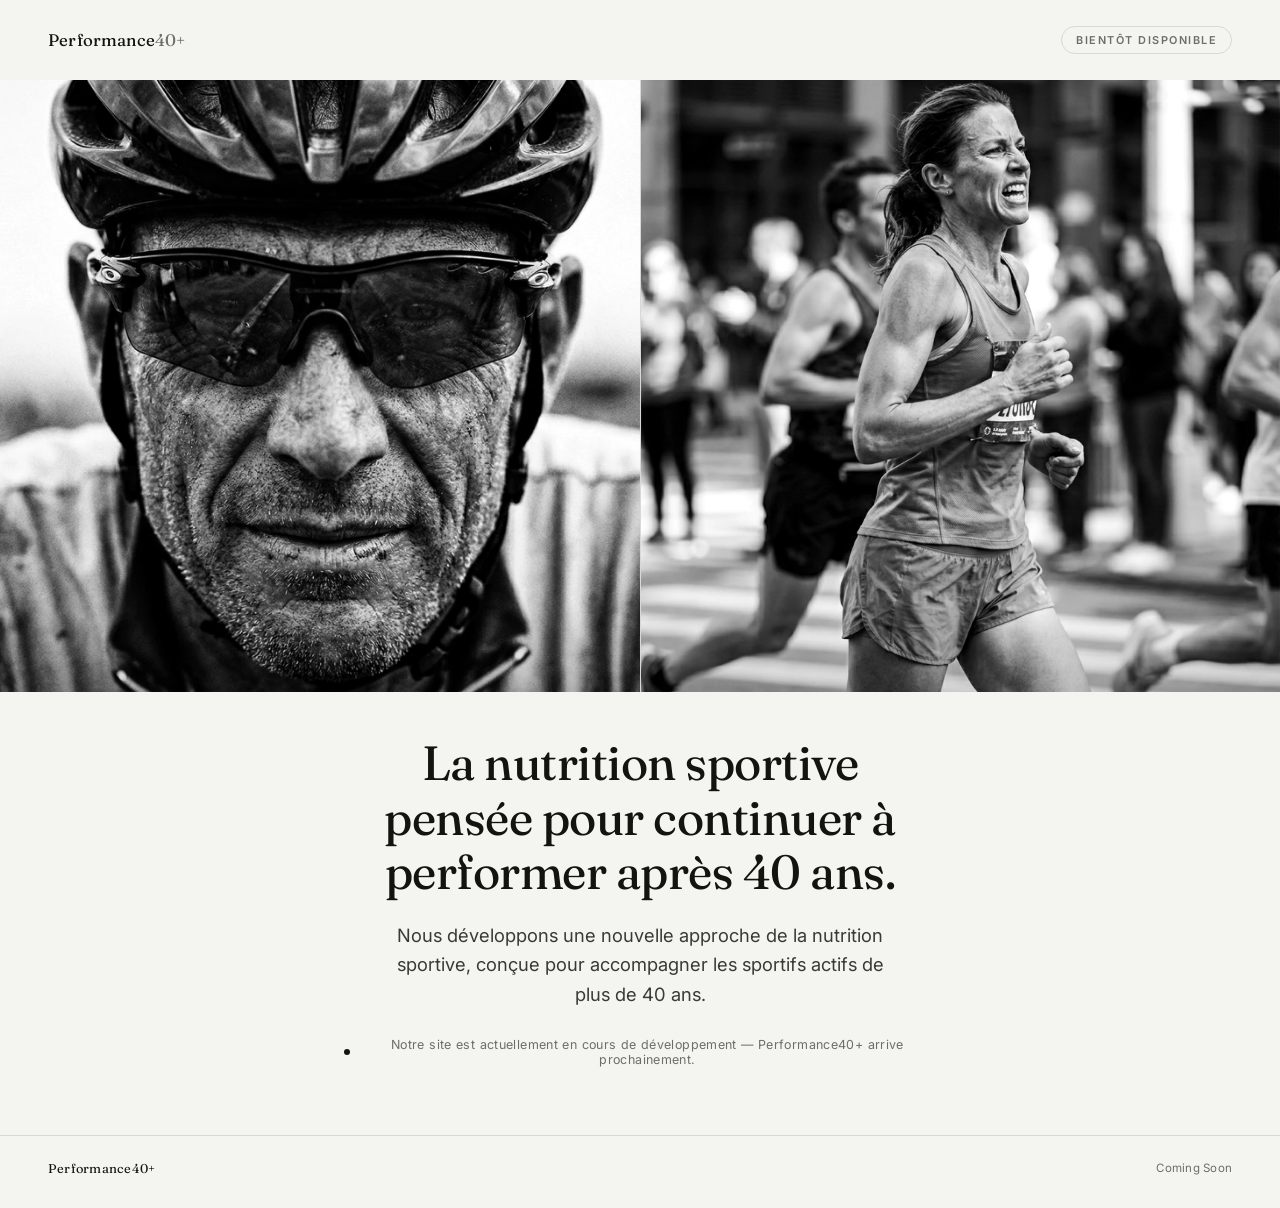
==== commit e4c1ec90: "v14 — Nouvelle homepage Coming Soon premium (racine uniquement) - index.html (racine) remplacé par u" ====
--- a/index.html
+++ b/index.html
@@ -3,94 +3,207 @@
 <head>
 <meta charset="UTF-8">
 <meta name="viewport" content="width=device-width, initial-scale=1.0">
-<title>Perform40 — Choix de landing page</title>
+<title>Performance40+ — Bientôt disponible</title>
+<meta name="description" content="Performance40+ développe une nouvelle génération de nutrition sportive pour les athlètes actifs de plus de 40 ans. Arrive prochainement.">
+<link rel="preconnect" href="https://fonts.googleapis.com">
+<link rel="preconnect" href="https://fonts.gstatic.com" crossorigin>
+<link rel="stylesheet" href="https://fonts.googleapis.com/css2?family=Fraunces:opsz,wght@9..144,340;9..144,440;9..144,480&family=Inter:wght@400;500;600&display=swap" media="print" onload="this.media='all'">
+<noscript><link rel="stylesheet" href="https://fonts.googleapis.com/css2?family=Fraunces:opsz,wght@9..144,340;9..144,440;9..144,480&family=Inter:wght@400;500;600&display=swap"></noscript>
 <style>
-  :root{
-    --ink:#0a0f0a;
-    --cream:#f7f5f0;
-    --green:#1f4d3a;
-    --muted:#6b7570;
+:root{
+  --paper:#F4F4F1;
+  --ink:#131310;
+  --muted:#6E6E68;
+  --line:rgba(19,19,16,.12);
+  --display:'Fraunces',Georgia,serif;
+  --body:'Inter',-apple-system,BlinkMacSystemFont,sans-serif;
+}
+*{box-sizing:border-box;margin:0;padding:0}
+html{-webkit-text-size-adjust:100%}
+body{
+  background:var(--paper);
+  color:var(--ink);
+  font-family:var(--body);
+  -webkit-font-smoothing:antialiased;
+  min-height:100vh;
+}
+
+/* ── Bar: wordmark + status tag ── */
+.bar{
+  display:flex;
+  align-items:center;
+  justify-content:space-between;
+  padding:1.6rem clamp(1.25rem,4vw,3rem);
+}
+.wordmark{
+  font-family:var(--display);
+  font-size:1.05rem;
+  font-weight:440;
+  letter-spacing:.01em;
+}
+.wordmark em{font-style:normal;color:var(--muted)}
+.status-tag{
+  font-size:.68rem;
+  font-weight:600;
+  letter-spacing:.14em;
+  text-transform:uppercase;
+  color:var(--muted);
+  border:1px solid var(--line);
+  border-radius:100px;
+  padding:.4rem .85rem;
+}
+
+/* ── Photo spread: the hero ── */
+.spread{
+  display:grid;
+  grid-template-columns:1fr 1fr;
+  gap:1px;
+  background:var(--line);
+  height:min(68vh,740px);
+  min-height:380px;
+  opacity:0;
+  transform:translateY(14px);
+  animation:reveal 1.1s cubic-bezier(.16,1,.3,1) .15s forwards;
+}
+.spread figure{
+  position:relative;
+  overflow:hidden;
+  background:var(--paper);
+  height:100%;
+}
+.spread img{
+  width:100%;
+  height:100%;
+  object-fit:cover;
+  display:block;
+}
+.spread figure::after{
+  content:'';
+  position:absolute;
+  left:0;right:0;bottom:0;
+  height:14%;
+  background:linear-gradient(to bottom, rgba(0,0,0,0), rgba(0,0,0,.16));
+  pointer-events:none;
+}
+.ph-cyclist img{object-position:50% 32%}
+.ph-runner img{object-position:50% 14%}
+.spread figcaption{
+  position:absolute;
+  left:1.1rem;
+  bottom:1rem;
+  font-size:.68rem;
+  font-weight:500;
+  letter-spacing:.08em;
+  text-transform:uppercase;
+  color:#fff;
+  text-shadow:0 1px 8px rgba(0,0,0,.35);
+  opacity:.85;
+}
+
+@keyframes reveal{to{opacity:1;transform:translateY(0)}}
+
+/* ── Text block below the spread ── */
+.intro{
+  max-width:640px;
+  margin:0 auto;
+  padding:clamp(1.75rem,3.6vw,2.75rem) 1.5rem clamp(2.75rem,6vw,4.25rem);
+  text-align:center;
+  opacity:0;
+  animation:fadeUp 1s cubic-bezier(.16,1,.3,1) .5s forwards;
+}
+@keyframes fadeUp{from{opacity:0;transform:translateY(10px)}to{opacity:1;transform:translateY(0)}}
+
+.intro h1{
+  font-family:var(--display);
+  font-weight:440;
+  font-size:clamp(1.9rem,4.4vw,3rem);
+  line-height:1.14;
+  letter-spacing:-.01em;
+  margin-bottom:1.3rem;
+}
+.intro p.lede{
+  font-size:clamp(1rem,1.6vw,1.15rem);
+  line-height:1.6;
+  color:#3A3A35;
+  max-width:520px;
+  margin:0 auto;
+}
+.intro .status-line{
+  margin-top:1.75rem;
+  font-size:.78rem;
+  letter-spacing:.03em;
+  color:var(--muted);
+  display:flex;
+  align-items:center;
+  justify-content:center;
+  gap:.55rem;
+}
+.intro .status-line .dot{
+  width:6px;height:6px;border-radius:50%;
+  background:var(--ink);
+  flex-shrink:0;
+  animation:pulse 2.4s ease-in-out infinite;
+}
+@keyframes pulse{0%,100%{opacity:1}50%{opacity:.25}}
+
+/* ── Footer ── */
+footer{
+  border-top:1px solid var(--line);
+  padding:1.5rem clamp(1.25rem,4vw,3rem) 2rem;
+  display:flex;
+  align-items:center;
+  justify-content:space-between;
+  font-size:.72rem;
+  color:var(--muted);
+  letter-spacing:.02em;
+}
+footer .fmark{font-family:var(--display);color:var(--ink);font-size:.8rem}
+
+@media (prefers-reduced-motion: reduce){
+  .spread,.intro{animation:none;opacity:1;transform:none}
+  .dot{animation:none}
+}
+
+/* ── Mobile: stack the spread ── */
+@media (max-width:760px){
+  .spread{
+    grid-template-columns:1fr;
+    grid-template-rows:1fr 1fr;
+    height:auto;
   }
-  *{box-sizing:border-box;margin:0;padding:0}
-  html,body{height:100%}
-  body{
-    font-family:-apple-system,BlinkMacSystemFont,"Segoe UI",Helvetica,Arial,sans-serif;
-    background:var(--cream);
-    color:var(--ink);
-    display:flex;
-    align-items:center;
-    justify-content:center;
-    min-height:100vh;
-    padding:2rem;
-  }
-  .wrap{
-    max-width:560px;
-    width:100%;
-    text-align:center;
-  }
-  h1{
-    font-size:clamp(1.5rem,4vw,2rem);
-    margin-bottom:.5rem;
-    letter-spacing:-.01em;
-  }
-  p{
-    color:var(--muted);
-    margin-bottom:2.5rem;
-    font-size:1rem;
-  }
-  .choices{
-    display:flex;
-    gap:1rem;
-    flex-wrap:wrap;
-    justify-content:center;
-  }
-  a.btn{
-    flex:1 1 220px;
-    display:block;
-    padding:1.1rem 1.5rem;
-    border-radius:10px;
-    text-decoration:none;
-    font-weight:600;
-    font-size:1.05rem;
-    transition:transform .15s ease, opacity .15s ease;
-    border:2px solid var(--green);
-  }
-  a.btn:hover{transform:translateY(-2px)}
-  .btn-a{
-    background:var(--green);
-    color:var(--cream);
-  }
-  .btn-a:hover{opacity:.9}
-  .btn-b{
-    background:transparent;
-    color:var(--green);
-  }
-  .btn-b:hover{background:rgba(31,77,58,.06)}
-  .label{
-    display:block;
-    font-size:.78rem;
-    font-weight:500;
-    text-transform:uppercase;
-    letter-spacing:.06em;
-    opacity:.7;
-    margin-bottom:.3rem;
-  }
+  .spread figure{height:40vh;min-height:280px}
+  .ph-cyclist img{object-position:50% 30%}
+  .ph-runner img{object-position:50% 10%}
+  footer{flex-direction:column;gap:.4rem;text-align:center}
+}
 </style>
 </head>
 <body>
-  <div class="wrap">
-    <h1>Perform40 — Landing pages MVP</h1>
-    <p>Choisissez la version à consulter.</p>
-    <div class="choices">
-      <a class="btn btn-a" href="/option-a/">
-        <span class="label">Option A</span>
-        Perform40 — Performance
-      </a>
-      <a class="btn btn-b" href="/option-b/">
-        <span class="label">Option B</span>
-        Recover40 — Récupération
-      </a>
-    </div>
-  </div>
+
+<div class="bar">
+  <span class="wordmark">Performance<em>40+</em></span>
+  <span class="status-tag">Bientôt disponible</span>
+</div>
+
+<div class="spread">
+  <figure class="ph-cyclist">
+    <img src="[data-uri]